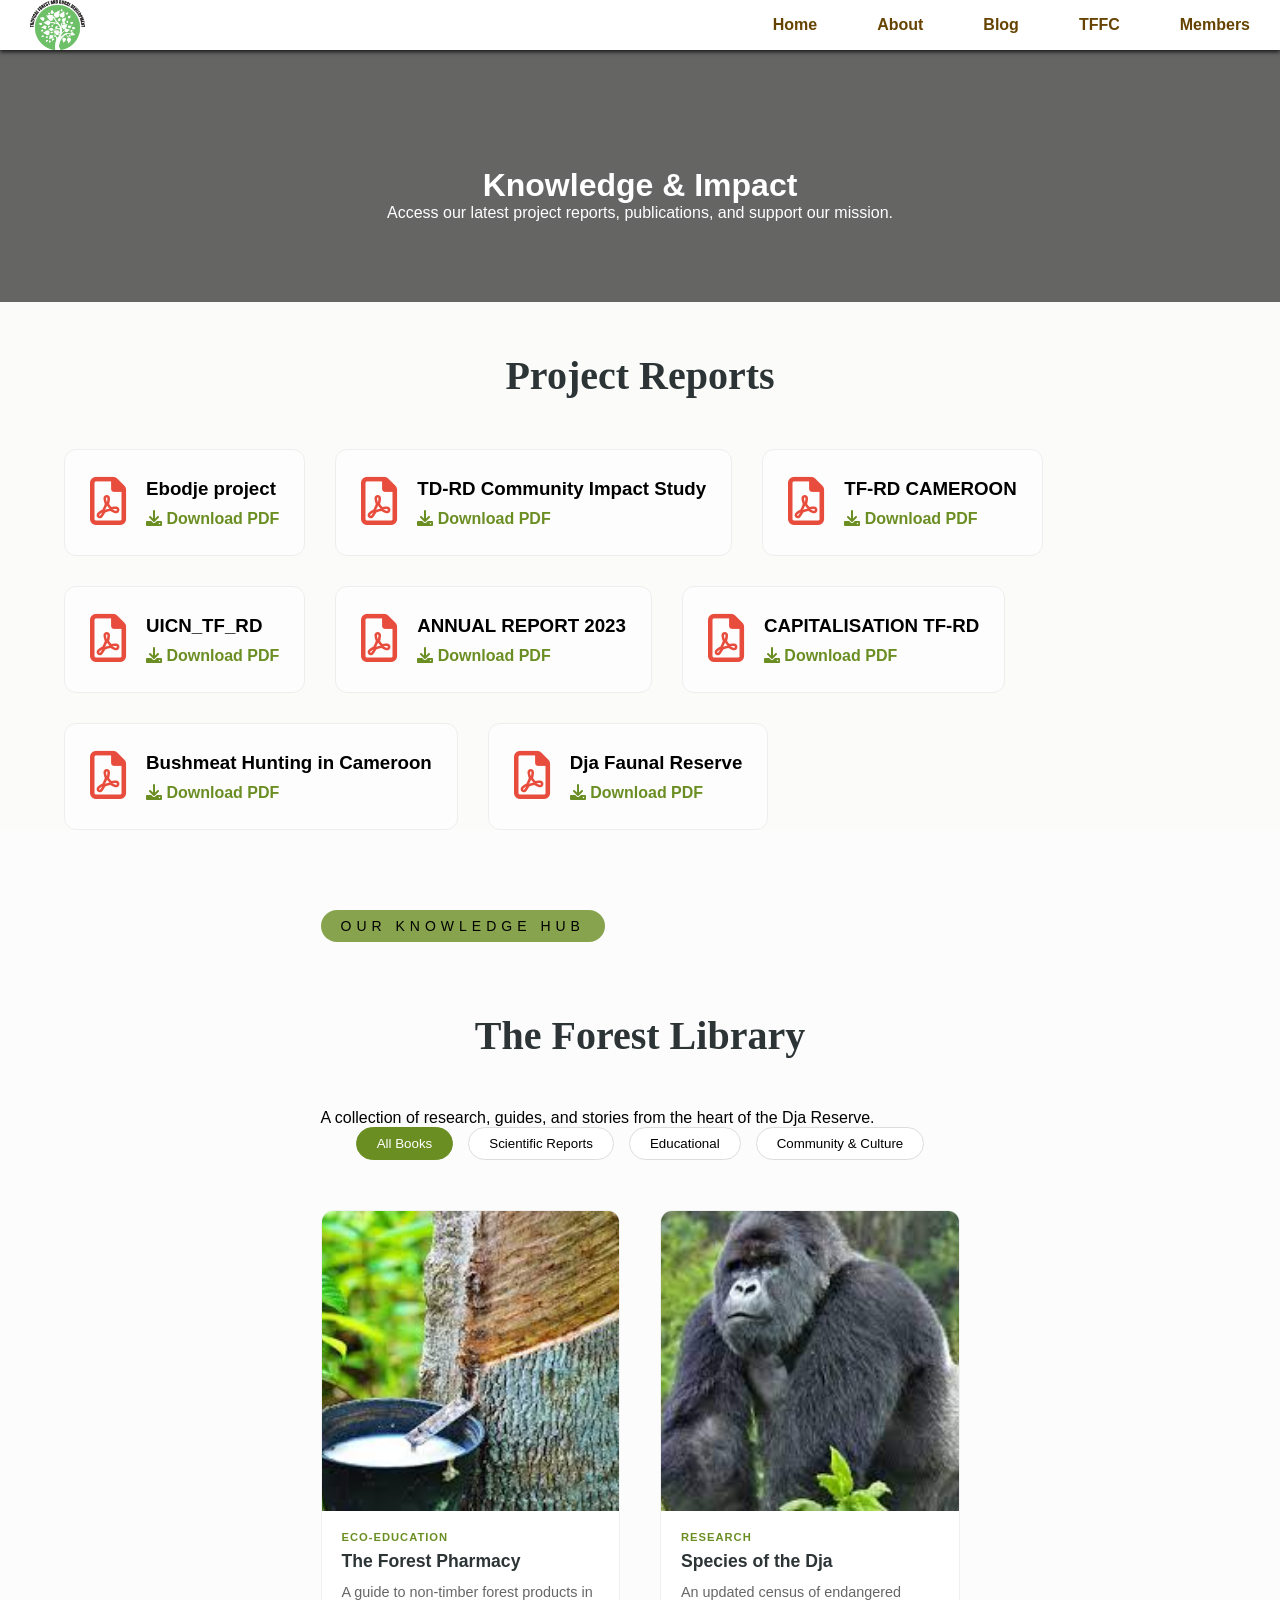
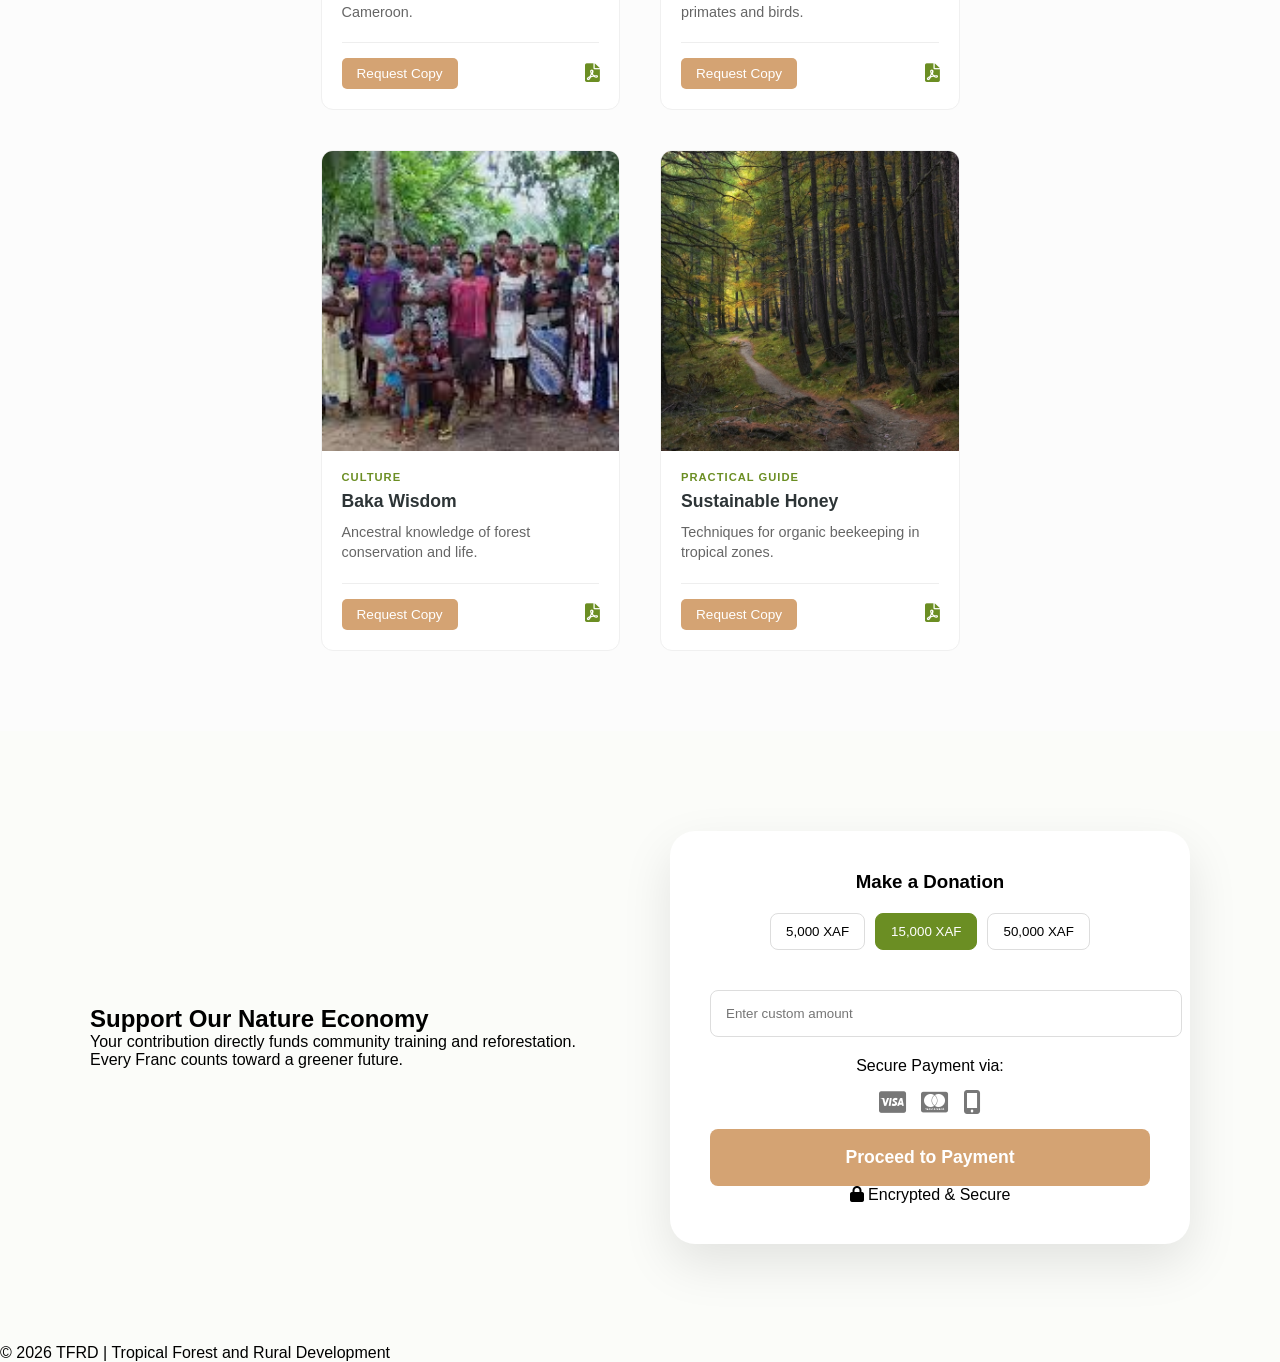
==== project.html @ aec4d2db "my first commit" ====
<!DOCTYPE html>
<html lang="en">
<head>
    <meta charset="UTF-8">
    <meta name="viewport" content="width=device-width, initial-scale=1.0">
    <title>TFRD</title>
    <link rel="icon" href="/IMAGE/TFRD-logo.png">
    <link rel="stylesheet" href="style.css">
    <link rel="stylesheet" href="https://cdnjs.cloudflare.com/ajax/libs/font-awesome/6.0.0/css/all.min.css">

    <script>
      function showSlidebar(){
        const sidebar = document.querySelector('.sidebar')
        sidebar.style.display = 'flex'
    }
     function hideSlidebar(){
        const sidebar = document.querySelector('.sidebar')
        sidebar.style.display = 'none'
    }
    </script>

</head>
<body>

     <nav>
           <button class=""onclick = showSlidebar()><svg xmlns="http://www.w3.org/2000/svg" height="40px" viewBox="0 -960 960 960" width="40px" fill="#F19E39"><path d="M120-240v-66.67h720V-240H120Zm0-206.67v-66.66h720v66.66H120Zm0-206.66V-720h720v66.67H120Z"/></svg></button>
         <Ul class="sidebar">
            <li onclick = hideSlidebar()><svg xmlns="http://www.w3.org/2000/svg" height="50px" viewBox="0 -960 960 960" width="40px" fill="#F19E39"><path d="m251.33-204.67-46.66-46.66L433.33-480 204.67-708.67l46.66-46.66L480-526.67l228.67-228.66 46.66 46.66L526.67-480l228.66 228.67-46.66 46.66L480-433.33 251.33-204.67Z"/></svg></li>
            <li><a href="index.html">Home</a></li>
            <li><a href="#about">About</a></li>
            <li><a href="#blog">Blog</a></li>
            <li><a href="tffc.html">TFFC</a></li>
            <li><a href="#member">Members</a></li>
        </Ul>

        <Ul class="desktop-nav">
             <li><a href="index.html"><img  src="IMAGE/TFRD-logo.png" width="55px"></image></a></li>
            <li class="hideOnMobile"><a href="index.html">Home</a></li>
            <li class="hideOnMobile"><a href="index.html#about">About</a></li>
            <li class="hideOnMobile"><a href="index.html#blog">Blog</a></li>
            <li class="hideOnMobile"><a href="tffc.html">TFFC</a></li>
            <li class="hideOnMobile"><a href="index.html#member">Members</a></li>
        </Ul>
    </nav>

    <header class="resource-hero">
        <h1>Knowledge & Impact</h1>
        <p>Access our latest project reports, publications, and support our mission.</p>
    </header>

    <section id="downloads" class="container">
        <h2 class="section-title">Project Reports</h2>
        <div class="download-grid">
            <div class="download-card">
                <div class="file-icon"><i class="fa-regular fa-file-pdf"></i></div>
                <div class="file-info">
                    <h3>Ebodje project</h3>
                    <a href="/project/texte ebodje 2.docx" download class="download-btn">
                        <i class="fa-solid fa-download"></i> Download PDF
                    </a>
                </div>
            </div>

            <div class="download-card">
                <div class="file-icon"><i class="fa-regular fa-file-pdf"></i></div>
                <div class="file-info">
                    <h3>TD-RD Community Impact Study</h3>
                   
                    <a href="/project/TF-RD_Document.pdf" download class="download-btn">
                        <i class="fa-solid fa-download"></i> Download PDF
                    </a>
                </div>
            </div>

            <div class="download-card">
                <div class="file-icon"><i class="fa-regular fa-file-pdf"></i></div>
                <div class="file-info">
                    <h3>TF-RD CAMEROON</h3>
                  
                    <a href="/project/tropicalforestandruraldevcasestudyenglishr3.pdf" download class="download-btn">
                        <i class="fa-solid fa-download"></i> Download PDF
                    </a>
                </div>
            </div>
            
            <div class="download-card">
                <div class="file-icon"><i class="fa-regular fa-file-pdf"></i></div>
                <div class="file-info">
                    <h3>UICN_TF_RD</h3>
                   
                    <a href="/project/UICN_TF_RD_High_Resolution.pdf" download class="download-btn">
                        <i class="fa-solid fa-download"></i> Download PDF
                    </a>
                </div>
            </div>
            
            <div class="download-card">
                <div class="file-icon"><i class="fa-regular fa-file-pdf"></i></div>
                <div class="file-info">
                    <h3>ANNUAL REPORT 2023</h3>
                
                    <a href="/project/ANNUAL REPORT 2023.pdf" download class="download-btn">
                        <i class="fa-solid fa-download"></i> Download PDF
                    </a>
                </div>
            </div>

             <div class="download-card">
                <div class="file-icon"><i class="fa-regular fa-file-pdf"></i></div>
                <div class="file-info">
                    <h3>CAPITALISATION TF-RD</h3>
                  
                    <a href="/project/DOCUMENT  DE CAPITALISATION TF-RD Coco copy.docx" download class="download-btn">
                        <i class="fa-solid fa-download"></i> Download PDF
                    </a>
                </div>
            </div>

            <div class="download-card">
                <div class="file-icon"><i class="fa-regular fa-file-pdf"></i></div>
                <div class="file-info">
                    <h3>Bushmeat Hunting in Cameroon</h3>
                
                    <a href="/project/EvaAvila_Poster2016 Manfred.pdf" download class="download-btn">
                        <i class="fa-solid fa-download"></i> Download PDF
                    </a>
                </div>
            </div>

             <div class="download-card">
                <div class="file-icon"><i class="fa-regular fa-file-pdf"></i></div>
                <div class="file-info">
                    <h3>Dja Faunal Reserve</h3>
                    <a href="/project/ Fauna Reserve, natural treasure with diverse representation.pdf" download class="download-btn">
                        <i class="fa-solid fa-download"></i> Download PDF
                    </a>
                </div>
            </div>
            
            
            
            </div>
    </section>

   <section id="books" class="books-library-section">
    <div class="container">
        <div class="section-header">
            <span class="welcome-tag">Our Knowledge Hub</span>
            <h2 class="section-title">The Forest Library</h2>
            <p>A collection of research, guides, and stories from the heart of the Dja Reserve.</p>
        </div>

        <div class="book-filters">
            <button class="b-filter active" data-filter="all">All Books</button>
            <button class="b-filter" data-filter="scientific">Scientific Reports</button>
            <button class="b-filter" data-filter="education">Educational</button>
            <button class="b-filter" data-filter="culture">Community & Culture</button>
        </div>

        <div class="library-grid">
            
            <div class="book-item" data-category="education">
                <div class="book-cover">
                    <img src="IMAGE/event1.jpeg" alt="Forest Pharmacy">
                    <div class="book-overlay">
                        <a href="documents/pharmacy-preview.pdf" class="btn-preview">Quick View</a>
                    </div>
                </div>
                <div class="book-meta">
                    <span class="book-tag">Eco-Education</span>
                    <h3>The Forest Pharmacy</h3>
                    <p>A guide to non-timber forest products in Cameroon.</p>
                    <div class="book-actions">
                        <button class="btn-request">Request Copy</button>
                        <a href="#" class="btn-download-link"><i class="fa-solid fa-file-pdf"></i></a>
                    </div>
                </div>
            </div>

            <div class="book-item" data-category="scientific">
                <div class="book-cover">
                    <img src="IMAGE/go.jpg" alt="Biodiversity Study">
                    <div class="book-overlay">
                        <a href="#" class="btn-preview">Quick View</a>
                    </div>
                </div>
                <div class="book-meta">
                    <span class="book-tag">Research</span>
                    <h3>Species of the Dja</h3>
                    <p>An updated census of endangered primates and birds.</p>
                    <div class="book-actions">
                        <button class="btn-request">Request Copy</button>
                        <a href="#" class="btn-download-link"><i class="fa-solid fa-file-pdf"></i></a>
                    </div>
                </div>
            </div>

            <div class="book-item" data-category="culture">
                <div class="book-cover">
                    <img src="IMAGE/event3.jpeg" alt="Baka Traditions">
                    <div class="book-overlay">
                        <a href="#" class="btn-preview">Quick View</a>
                    </div>
                </div>
                <div class="book-meta">
                    <span class="book-tag">Culture</span>
                    <h3>Baka Wisdom</h3>
                    <p>Ancestral knowledge of forest conservation and life.</p>
                    <div class="book-actions">
                        <button class="btn-request">Request Copy</button>
                        <a href="#" class="btn-download-link"><i class="fa-solid fa-file-pdf"></i></a>
                    </div>
                </div>
            </div>

            <div class="book-item" data-category="education">
                <div class="book-cover">
                    <img src="IMAGE/tree.jpg" alt="Beekeeping">
                    <div class="book-overlay">
                        <a href="#" class="btn-preview">Quick View</a>
                    </div>
                </div>
                <div class="book-meta">
                    <span class="book-tag">Practical Guide</span>
                    <h3>Sustainable Honey</h3>
                    <p>Techniques for organic beekeeping in tropical zones.</p>
                    <div class="book-actions">
                        <button class="btn-request">Request Copy</button>
                        <a href="#" class="btn-download-link"><i class="fa-solid fa-file-pdf"></i></a>
                    </div>
                </div>
            </div>

        </div>
    </div>
</section>

    <section id="donate" class="donate-section">
        <div class="donate-container">
            <div class="donate-text">
                <h2>Support Our Nature Economy</h2>
                <p>Your contribution directly funds community training and reforestation. Every Franc counts toward a greener future.</p>
            </div>
            
            <div class="payment-card">
                <h3>Make a Donation</h3>
                <div class="amount-selector">
                    <button class="amt-btn" onclick="setAmount(5000)">5,000 XAF</button>
                    <button class="amt-btn active" onclick="setAmount(15000)">15,000 XAF</button>
                    <button class="amt-btn" onclick="setAmount(50000)">50,000 XAF</button>
                </div>
                <input type="number" id="customAmount" placeholder="Enter custom amount">
                
                <div class="payment-methods">
                    <p>Secure Payment via:</p>
                    <div class="pay-icons">
                        <i class="fa-brands fa-cc-visa"></i>
                        <i class="fa-brands fa-cc-mastercard"></i>
                        <i class="fa-solid fa-mobile-screen-button"></i> </div>
                </div>
                
                <button class="pay-now-btn">Proceed to Payment</button>
                <p class="secure-note"><i class="fa-solid fa-lock"></i> Encrypted & Secure</p>
            </div>
        </div>
    </section>

    <footer>
        <p>&copy; 2026 TFRD | Tropical Forest and Rural Development</p>
    </footer>

    <script>
        function setAmount(val) {
            document.getElementById('customAmount').value = val;
            // Toggle active class logic here
        }
    </script>
</body>
</html>
---- style.css ----
*{
    margin: 0;
    padding: 0;
}
body{
    min-height: 100vh;
    font-family: 'Segoe UI', Tahoma, Geneva, Verdana, sans-serif;
    background-color: #fbfcf9;
}

.S2{
    background-image: url(goldenrod.jpg);
    background-size: cover;
    background-repeat: no-repeat;
    background-position: center;
    min-height: 100vh;
    align-content: center;
}
nav{
  
    
    box-shadow: 3px 3px 5px rgba(0, 0, 0, 0.1);
   
}
nav ul{
    width: 100%;
    list-style: none;
    display: flex;
    justify-content: flex-end;
}
nav li{
    height: 50px;
    align-content: center;
    font-weight: bolder;
    border-radius: 30px;
}
nav a{
    height: 100%;
    padding: 0 30px;
    text-decoration: none;
    align-items: center;
    color: rgb(102, 67, 1);
}
nav li:hover{
    background-color: rgb(248, 214, 141);
}
nav li:first-child{
    margin-right: auto;
    text-decoration: solid;
}

.desktop-nav{
  position: -webkit-sticky;
  position: fixed;
  top: 0;
  z-index: 1000;
  background-color: white;
  box-shadow: #1a1a1a 0px 2px 4px;

}
.burger{
    position:fixed;
    position: -webkit-sticky;
    margin-left: 420px;
    border: none;
    cursor: pointer;
    background-color: white;
    border-radius: 5px;
    width: 150px;
    height: 50px;
    z-index: 1000;
}

.sidebar{
    position:fixed;
    position: -webkit-sticky;
    top: 0;
    right: 0;
    height: 100vh;
    width: 250px;
    z-index: 999;
    background-color: rgba(225, 225, );
    backdrop-filter: blur(10px);
    box-shadow: -10px 0 10px rgba(0, 0, 0, 0.2);
    display: none;
    flex-direction: column;
    align-items: flex-start;
    justify-content: flex-start;
}
.sidebar li{
    width: auto;
}
.sidebar a{
    width: auto;
}
.container{
    justify-content: center;
    display: grid;
    align-content: center;
    overflow-x: scroll;

    
}
.wrapper{
    display: flex;
    gap: 20px;
    width: 400px;
    overflow-x: scroll;
    scroll-snap-type:proximity;
    border-radius:14px;
    align-content: center;
    
}
.card{
    scroll-snap-align: center;
    box-sizing: border-box;
    padding: 20px 30px;
    flex-shrink: 0;
    width: 400px;
    background-color: rgba(250, 246, 246, 0.767);
    border-radius: 14px;
    text-align: center;
    justify-content: center;
}
.image{
    border-radius: 14px;
    background-repeat: no-repeat;
    background-position: center;
    height: 30vh;
    width: 100%;
    justify-content: center;
}
.card1{
    scroll-snap-align: center;
    box-sizing: border-box;
    padding: 20px 30px;
    flex-shrink: 0;
    width: 400px;
    border-radius: 14px;
    text-align: center;
    align-items: center;
}
.buttonX{
    height: 9vh; 
    width: 15vh;
    border-radius: 35px;
    border-color: darkgoldenrod;
    backdrop-filter: blur(2px);
    background-color: rgba(241, 241, 241, 0.055);
    margin-right: 70px;
}
.buttonY{
    height: 9vh; 
    width: 15vh;
    border-radius: 35px;
    border-color: darkgoldenrod;
    backdrop-filter: blur(10px);
    background-color: rgb(233, 155, 12);
}
.menu-button{
    display: block;
}
@media(max-width:700px) {
    .desktop-nav{
        display: none;
    
    }

}

/*hero styling */
@import url('https://fonts.googleapis.com/css2?family=Playfair+Display:wght@700&family=Poppins:wght@300;400;600&display=swap');

    .welcome-hero {
      position: relative;
      min-height: 100vh;
      display: flex;
      align-items: center;
      justify-content: center;
      padding: 0 20px;
      /* Split background representing Food (left) and Cosmetics (right) */
     background-image: url(IMAGE/TFRD.jpg);
      background-size: cover;
      background-position: center;
      color: #fff;
      text-align: center;
      overflow: hidden;
    }

  
    .welcome-tag {
      font-family: 'Poppins', sans-serif;
      text-transform: uppercase;
      letter-spacing: 5px;
      font-size: 14px;
      background: rgba(107, 142, 35, 0.8); /* Sage Green */
      padding: 8px 20px;
      border-radius: 50px;
      display: inline-block;
      margin-bottom: 20px;
    }

    .hero-title {
      font-family: 'Playfair Display', serif;
      font-size: clamp(40px, 8vw, 80px); /* Fluid typography */
      line-height: 1.1;
      margin-bottom: 25px;
      text-shadow: 2px 4px 10px rgba(0,0,0,0.3);
    }

    .hero-title span {
      color: #d4a373; /* Golden Glow */
      font-style: italic;
      font-size:larger
    }

    .hero-description {
      font-family:cursive;
      font-size: 30px;
      line-height: 1.6;
      max-width: 700px;
      margin: 0 auto 40px;
      color: #f0f0f0;
    }

    .hero-btns {
      display: flex;
      gap: 20px;
      justify-content: center;
      flex-wrap: wrap;
    }

    .btn {
      padding: 18px 35px;
      font-family: 'Poppins', sans-serif;
      font-weight: 600;
      text-decoration: none;
      border-radius: 5px;
      transition: all 0.3s ease;
      font-size: 16px;
      min-width: 200px;
    }

    .btn-primary {
      background-color: #6b8e23; /* Sage Green */
      color: white;
    }

    .btn-secondary {
      background-color: transparent;
      color: white;
      border: 2px solid white;
      backdrop-filter: blur(5px);
    }

    .btn:hover {
      transform: translateY(-5px);
      box-shadow: 0 10px 20px rgba(0,0,0,0.2);
    }

    .btn-primary:hover {
      background-color: #556b2f;
    }

    .btn-secondary:hover {
      background-color: white;
      color: #2d3436;
    }

/* About Section Styling */
.about-section {
    padding: 100px 5%;
    background-color: #fdfdfd;
    overflow: hidden;
}

.about-container {
    max-width: 1200px;
    margin: 0 auto;
}

.about-grid {
    display: grid;
    grid-template-columns: 1fr 1fr;
    gap: 60px;
    align-items: center;
}

.section-title {
    font-family: 'Playfair Display', serif;
    font-size: 3rem;
    color: #2d3436;
    margin-bottom: 20px;
}

.about-lead {
    font-size: 1.2rem;
    color: #555;
    margin-bottom: 30px;
    font-weight: 500;
}

.mission-vision {
    display: grid;
    grid-template-columns: 1fr 1fr;
    gap: 20px;
    margin-bottom: 30px;
}

.mv-item h3 {
    color: #6b8e23;
    font-family: 'Poppins', sans-serif;
    margin-bottom: 10px;
    border-left: 3px solid #d4a373;
    padding-left: 10px;
}

.mv-item p {
    font-size: 0.95rem;
    line-height: 1.5;
    color: #666;
}

/* Hidden Content Style */
.extra-content {
    display: none;
    padding: 20px;
    background: #f0f4e8;
    border-radius: 8px;
    margin-bottom: 30px;
    border-left: 4px solid #6b8e23;
    animation: fadeIn 0.5s ease;
}

.about-btns {
    display: flex;
    gap: 15px;
}

.btn-outline {
    border: 2px solid #6b8e23;
    color: #6b8e23;
    padding: 18px 35px;
    text-decoration: none;
    border-radius: 5px;
    font-weight: 600;
    text-align: center;
}

/* Image Side */
.about-image-box {
    position: relative;
}

.about-img {
    width: 100%;
    border-radius: 20px;
    box-shadow: 20px 20px 0px #f8d68d;
}

.experience-badge {
    position: absolute;
    bottom: -20px;
    left: -20px;
    background: #6b8e23;
    color: white;
    padding: 20px;
    border-radius: 15px;
    text-align: center;
    box-shadow: 0 10px 20px rgba(0,0,0,0.1);
}

.experience-badge .years {
    display: block;
    font-size: 2rem;
    font-weight: bold;
}

@keyframes fadeIn {
    from { opacity: 0; transform: translateY(10px); }
    to { opacity: 1; transform: translateY(0); }
}

/* Responsive */
@media (max-width: 900px) {
    .about-grid {
        grid-template-columns: 1fr;
    }
    .about-image-box {
        order: -1;
        margin-bottom: 40px;
    }
} 

/* Blog Section Styling */
.blog-section {
    padding: 80px 5%;
    background-color: #fff;
}

.blog-header {
    text-align: center;
    margin-bottom: 50px;
}

/* Filter Buttons */
.filter-group {
    margin-top: 25px;
    display: flex;
    justify-content: center;
    gap: 15px;
}

.filter-btn {
    padding: 10px 25px;
    border: 2px solid #6b8e23;
    background: transparent;
    color: #6b8e23;
    border-radius: 30px;
    cursor: pointer;
    font-weight: 600;
    transition: 0.3s ease;
}

.filter-btn.active, .filter-btn:hover {
    background: #6b8e23;
    color: white;
}

/* Blog Grid */
.blog-grid {
    display: grid;
    grid-template-columns: repeat(auto-fill, minmax(320px, 1fr));
    gap: 30px;
    margin-bottom: 60px;
}

.blog-card {
    background: #fdfdfd;
    border-radius: 15px;
    overflow: hidden;
    box-shadow: 0 10px 30px rgba(0,0,0,0.05);
    transition: transform 0.3s ease;
}

.blog-card:hover {
    transform: translateY(-10px);
}

.card-img-wrapper {
    position: relative;
    height: 220px;
}

.card-img-wrapper img {
    width: 100%;
    height: 100%;
    object-fit: cover;
}

.card-tag {
    position: absolute;
    top: 15px;
    left: 15px;
    background: #d4a373;
    color: white;
    padding: 5px 15px;
    border-radius: 5px;
    font-size: 0.8rem;
    font-weight: bold;
}

.tag-event { background: #6b8e23; }

.card-body {
    padding: 25px;
}

.post-date {
    font-size: 0.85rem;
    color: #888;
    display: block;
    margin-bottom: 10px;
}

.card-body h3 {
    font-family: 'Playfair Display', serif;
    margin-bottom: 15px;
    color: #2d3436;
}

.read-more {
    color: #6b8e23;
    text-decoration: none;
    font-weight: bold;
    font-size: 0.9rem;
}

/* Project CTA */
.blog-footer-cta {
    text-align: center;
    padding: 40px;
    background: #f8f1e5;
    border-radius: 15px;
}

.blog-footer-cta p {
    margin-bottom: 20px;
    font-size: 1.1rem;
    color: #555;
}

/* Member & Partners Styling */
.member-section {
    padding: 80px 5%;
    background-color: #f9f9f9;
}

.team-grid {
    display: grid;
    grid-template-columns: repeat(auto-fit, minmax(250px, 1fr));
    gap: 30px;
    margin-top: 50px;
}

.member-card {
    background: white;
    border-radius: 15px;
    padding: 20px;
    text-align: center;
    box-shadow: 0 4px 15px rgba(0,0,0,0.05);
    transition: all 0.4s ease;
    
}

.member-img {
    width: 150px;
    height: 150px;
    margin: 0 auto 20px;
    border-radius: 50%;
    overflow: hidden;
    border: 4px solid #f8d68d;
}

.member-img1 {
    width: 300px;
    height: 300px;
    
}

.member-img img {
    width: 100%;
    height: 100%;
    object-fit: cover;
}

.member-info h3 {
    font-family: 'Playfair Display', serif;
    color: #2d3436;
    margin-bottom: 5px;
}

.member-info span {
    color: #6b8e23;
    font-weight: 600;
    font-size: 0.9rem;
}

.load-more-container {
    text-align: center;
    margin-top: 40px;
}

/* Partners Section */
.section-divider {
    border: 0;
    height: 1px;
    background: linear-gradient(to right, transparent, #d4a373, transparent);
    margin: 80px 0;
}

.partners-area {
    text-align: center;
}

.partners-area h3 {
    font-family: 'Poppins', sans-serif;
    color: #888;
    text-transform: uppercase;
    letter-spacing: 2px;
    font-size: 1rem;
    margin-bottom: 40px;
}

.partner-logos {
    display: flex;
    justify-content: center;
    align-items: center;
    flex-wrap: wrap;
    gap: 50px;
}

.partner-logo {
    height: 60px;
    width: auto;
    opacity: 1;
    transition: 0.3s ease;
    border-radius:"100px";
}

.partner-logo:hover {
    opacity: 1;
    transform: scale(1.1);
}

/* Footer Styles */
.main-footer {
    background-color: #1a1a1a;
    color: #ffffff;
    padding: 80px 5% 20px;
    font-family: 'Poppins', sans-serif;
}

.footer-container {
    max-width: 1200px;
    margin: 0 auto;
    display: grid;
    grid-template-columns: repeat(auto-fit, minmax(250px, 1fr));
    gap: 40px;
    margin-bottom: 50px;
}

.footer-col h3 {
    color: #d4a373; /* Golden Glow */
    margin-bottom: 25px;
    font-size: 1.2rem;
}

.footer-logo {
    font-family: 'Playfair Display', serif;
    font-size: 2.5rem;
    color: #6b8e23;
    margin-bottom: 15px;
}

.footer-about {
    color: #bbb;
    line-height: 1.6;
    margin-bottom: 20px;
}

.contact-list {
    list-style: none;
    color: #bbb;
}

.contact-list li {
    margin-bottom: 15px;
}

/* Newsletter Form */
.footer-newsletter {
    display: flex;
    margin-top: 20px;
    margin-bottom: 25px;
}

.footer-newsletter input {
    padding: 12px;
    border: none;
    border-radius: 5px 0 0 5px;
    flex-grow: 1;
    outline: none;
}

.footer-newsletter button {
    background: #6b8e23;
    color: white;
    border: none;
    padding: 0 20px;
    border-radius: 0 5px 5px 0;
    cursor: pointer;
    transition: 0.3s;
}

.footer-newsletter button:hover {
    background: #d4a373;
}

/* Social Icons (using placeholders for background colors) */
.social-links {
    display: flex;
    gap: 12px;
}

.social-icon {
    width: 35px;
    height: 35px;
    background: #333;
    display: flex;
    align-items: center;
    justify-content: center;
    border-radius: 50%;
    transition: 0.3s;
    text-decoration: none;
}

.social-icon:hover {
    background: #d4a373;
    transform: translateY(-3px);
}


/* Footer Bottom */
.footer-bottom {
    border-top: 1px solid #333;
    padding-top: 20px;
    font-size: 0.85rem;
    color: #777;
}

.bottom-container {
    display: flex;
    justify-content: space-between;
    align-items: center;
    max-width: 1200px;
    margin: 0 auto;
}

.developer-tag {
    color: #d4a373;
    font-weight: bold;
}

.dev-logo{
    width: 50px;
    height: 50px;
    border-radius: 15%;
    align-items: center;
}

@media (max-width: 768px) {
    .bottom-container {
        flex-direction: column;
        gap: 10px;
        text-align: center;
    }
}

/* --- RESOURCE PAGE STYLES --- */

.resource-hero {
    background: linear-gradient(rgba(0,0,0,0.6), rgba(0,0,0,0.6)), url('pictures/leaves.jpg');
    background-size: cover;
    color: white;
    text-align: center;
    padding: 120px 5% 80px;
}

.section-title {
    text-align: center;
    margin: 50px 0;
    font-family: 'Playfair Display', serif;
    font-size: 2.5rem;
}

/* Download Grid */
.download-grid {
    display: flex;
    flex-wrap: wrap;
    gap: 30px;
    padding: 0 5%;
}

.download-card {
    background: #fdfdfd;
    border: 1px solid #eee;
    padding: 25px;
    border-radius: 12px;
    display: flex;
    align-items: center;
    gap: 20px;
    transition: 0.3s;
}

.download-card:hover {
    box-shadow: 0 10px 20px rgba(0,0,0,0.05);
    border-color: #6b8e23;
}

.file-icon {
    font-size: 3rem;
    color: #e74c3c; /* PDF Red */
}

.download-btn {
    display: inline-block;
    margin-top: 10px;
    color: #6b8e23;
    text-decoration: none;
    font-weight: bold;
}

/* --- LIBRARY SECTION STYLES --- */

.books-library-section {
    padding: 80px 5%;
    background-color: #fcfcfc;
}

/* 1. Filters */
.book-filters {
    display: flex;
    justify-content: center;
    gap: 15px;
    margin-bottom: 50px;
    flex-wrap: wrap;
}

.b-filter {
    background: white;
    border: 1px solid #ddd;
    padding: 8px 20px;
    border-radius: 30px;
    cursor: pointer;
    font-weight: 500;
    transition: 0.3s;
}

.b-filter.active, .b-filter:hover {
    background: #6b8e23;
    color: white;
    border-color: #6b8e23;
}

/* 2. Grid Layout */
.library-grid {
    display: grid;
    /* Fits many books; min width 220px per book */
    grid-template-columns: repeat(auto-fill, minmax(220px, 1fr));
    gap: 40px;
}

/* 3. Book Card */
.book-item {
    background: white;
    border-radius: 12px;
    overflow: hidden;
    transition: transform 0.3s ease;
    border: 1px solid #f0f0f0;
    display: flex;
    flex-direction: column;
}

.book-item:hover {
    transform: translateY(-10px);
}

.book-cover {
    position: relative;
    height: 300px; /* Traditional book proportions */
    background: #eee;
    overflow: hidden;
}

.book-cover img {
    width: 100%;
    height: 100%;
    object-fit: cover;
}

/* Overlay Effect */
.book-overlay {
    position: absolute;
    top: 0; left: 0;
    width: 100%; height: 100%;
    background: rgba(45, 52, 54, 0.7);
    display: flex;
    align-items: center;
    justify-content: center;
    opacity: 0;
    transition: 0.3s;
}

.book-item:hover .book-overlay {
    opacity: 1;
}

.btn-preview {
    background: white;
    color: #333;
    padding: 10px 20px;
    text-decoration: none;
    border-radius: 5px;
    font-weight: bold;
}

/* Book Meta Data */
.book-meta {
    padding: 20px;
    flex-grow: 1;
    display: flex;
    flex-direction: column;
}

.book-tag {
    font-size: 0.7rem;
    text-transform: uppercase;
    color: #6b8e23;
    letter-spacing: 1px;
    font-weight: 700;
    margin-bottom: 8px;
}

.book-meta h3 {
    font-size: 1.1rem;
    margin-bottom: 10px;
    color: #2d3436;
}

.book-meta p {
    font-size: 0.9rem;
    color: #666;
    margin-bottom: 20px;
    line-height: 1.4;
}

/* Actions Bar */
.book-actions {
    margin-top: auto;
    display: flex;
    justify-content: space-between;
    align-items: center;
    padding-top: 15px;
    border-top: 1px solid #eee;
}

.btn-request {
    background: #d4a373;
    color: white;
    border: none;
    padding: 8px 15px;
    border-radius: 5px;
    cursor: pointer;
    font-size: 0.85rem;
}

.btn-download-link {
    color: #6b8e23;
    font-size: 1.2rem;
}

/* Mobile Responsive */
@media (max-width: 480px) {
    .library-grid {
        grid-template-columns: 1fr 1fr; /* 2 books per row on mobile */
        gap: 15px;
    }
    .book-cover { height: 220px; }
    .book-meta h3 { font-size: 0.95rem; }
}

/* Donation Section */
.donate-section {
    padding: 100px 5%;
}

.donate-container {
    display: grid;
    grid-template-columns: 1fr 1fr;
    gap: 60px;
    align-items: center;
    max-width: 1100px;
    margin: 0 auto;
}

.payment-card {
    background: #fff;
    padding: 40px;
    border-radius: 25px;
    box-shadow: 0 20px 50px rgba(0,0,0,0.1);
    text-align: center;
}

.amount-selector {
    display: flex;
    justify-content: center;
    gap: 10px;
    margin: 20px 0;
}

.amt-btn {
    padding: 10px 15px;
    border: 1px solid #ddd;
    background: none;
    border-radius: 8px;
    cursor: pointer;
}

.amt-btn.active {
    background: #6b8e23;
    color: white;
    border-color: #6b8e23;
}

#customAmount {
    width: 100%;
    padding: 15px;
    margin: 20px 0;
    border-radius: 8px;
    border: 1px solid #ddd;
}

.pay-now-btn {
    width: 100%;
    padding: 18px;
    background: #d4a373;
    color: white;
    border: none;
    border-radius: 8px;
    font-size: 1.1rem;
    font-weight: bold;
    cursor: pointer;
}

.pay-icons {
    font-size: 1.5rem;
    margin: 15px 0;
    display: flex;
    justify-content: center;
    gap: 15px;
    color: #777;
}

/* Mobile Fix */
@media (max-width: 768px) {
    .donate-container { grid-template-columns: 1fr; text-align: center; }
    .book-card { flex-direction: column; }
    .book-img { width: 100%; height: 300px; }
}
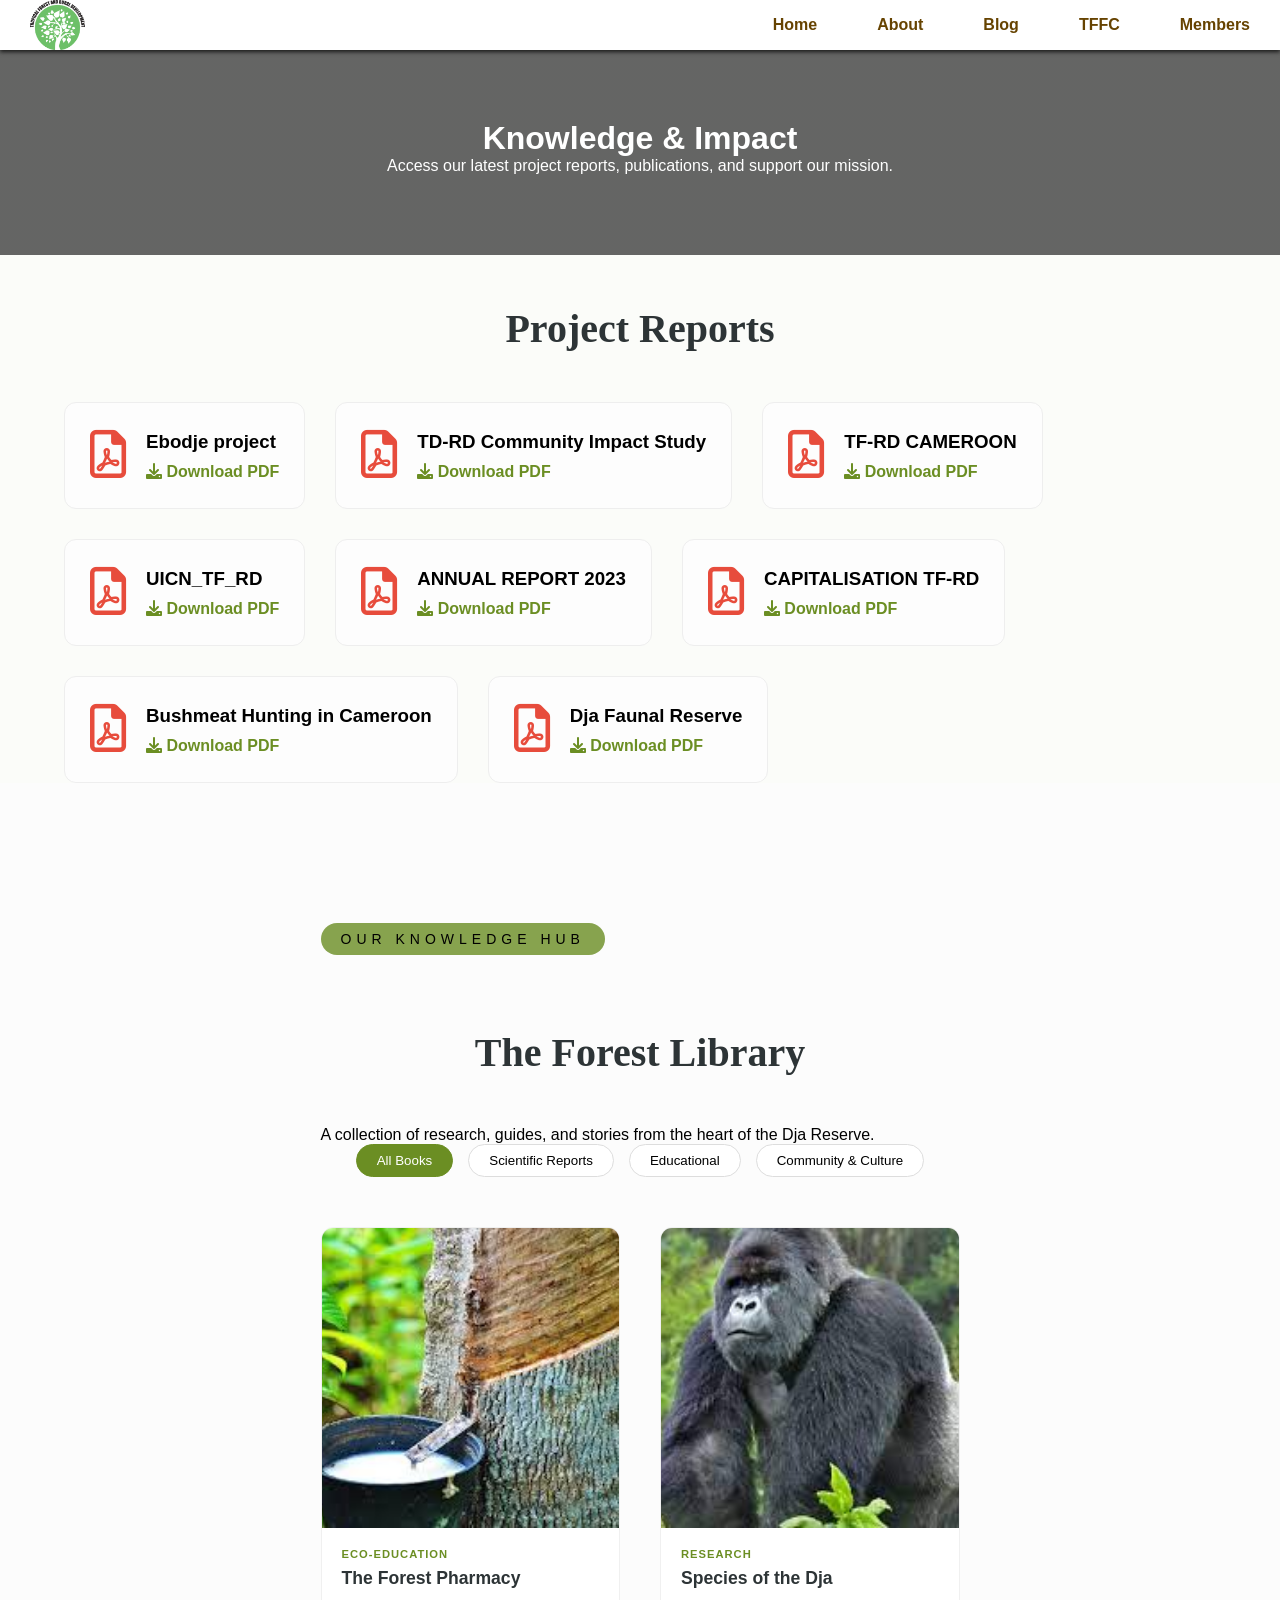
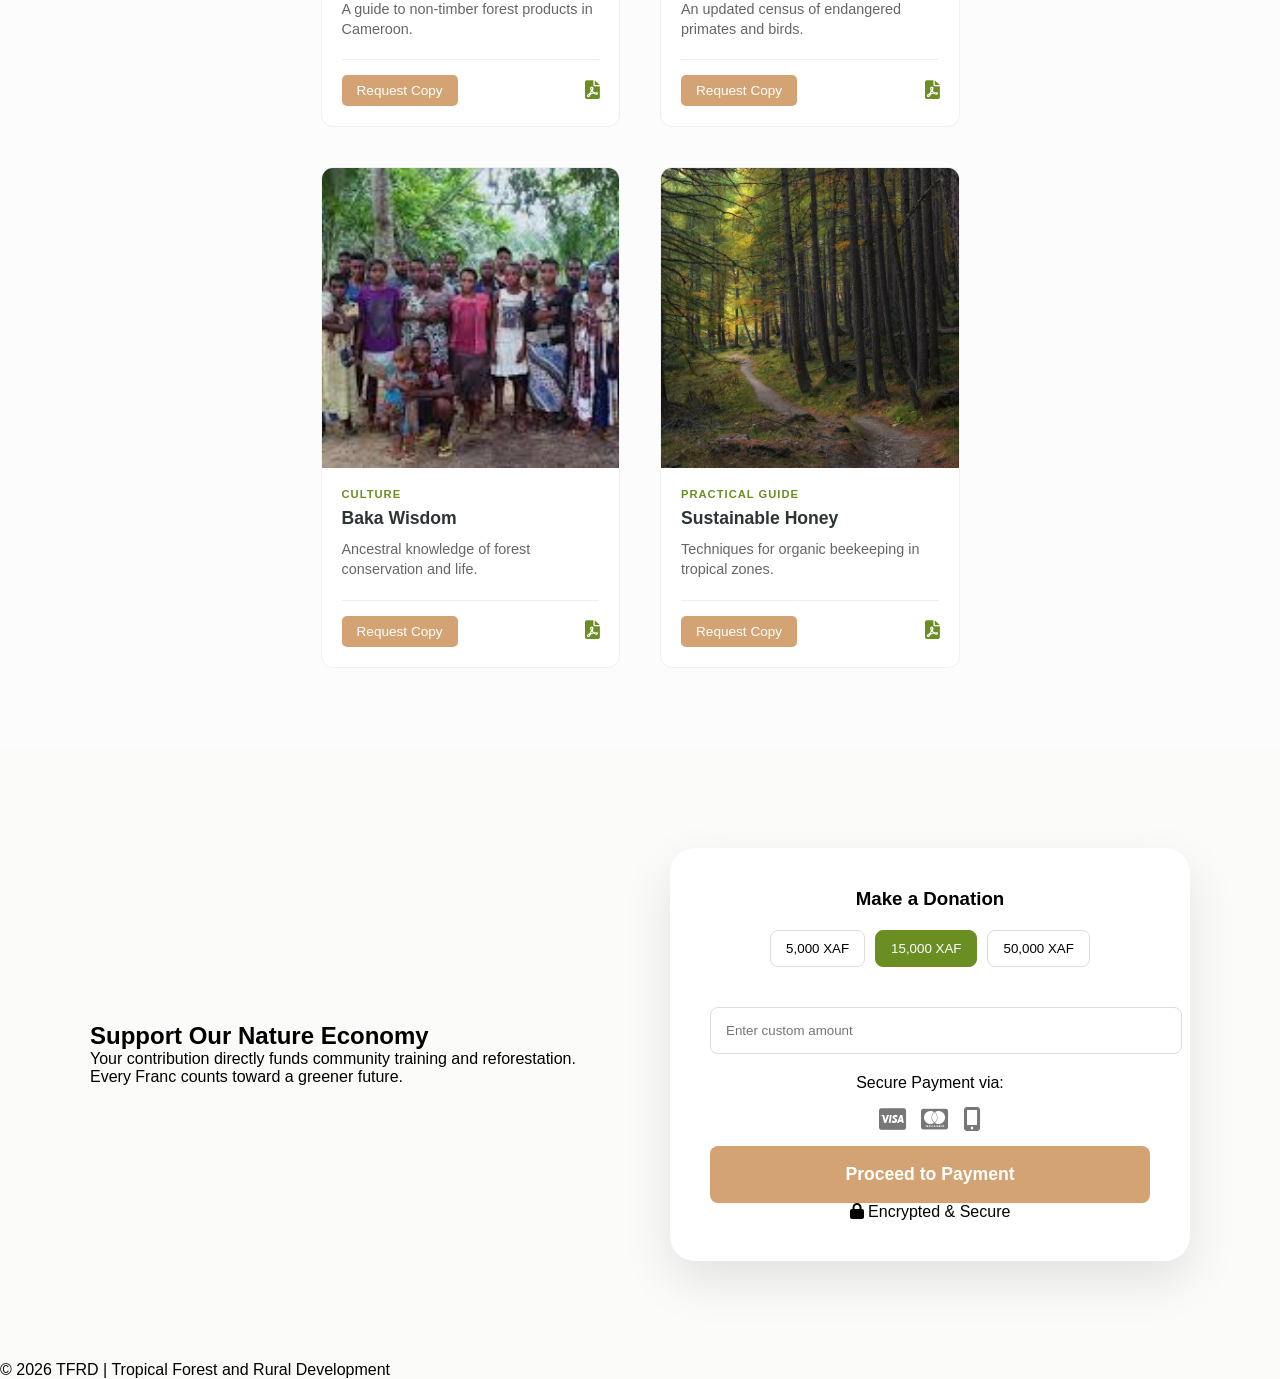
==== commit 5ed410bd: "navigation bar modification" ====
--- a/project.html
+++ b/project.html
@@ -23,7 +23,7 @@
 <body>
 
      <nav>
-           <button class=""onclick = showSlidebar()><svg xmlns="http://www.w3.org/2000/svg" height="40px" viewBox="0 -960 960 960" width="40px" fill="#F19E39"><path d="M120-240v-66.67h720V-240H120Zm0-206.67v-66.66h720v66.66H120Zm0-206.66V-720h720v66.67H120Z"/></svg></button>
+           <button class="burger" onclick = showSlidebar()><svg xmlns="http://www.w3.org/2000/svg" height="40px" viewBox="0 -960 960 960" width="40px" fill="#F19E39"><path d="M120-240v-66.67h720V-240H120Zm0-206.67v-66.66h720v66.66H120Zm0-206.66V-720h720v66.67H120Z"/></svg></button>
          <Ul class="sidebar">
             <li onclick = hideSlidebar()><svg xmlns="http://www.w3.org/2000/svg" height="50px" viewBox="0 -960 960 960" width="40px" fill="#F19E39"><path d="m251.33-204.67-46.66-46.66L433.33-480 204.67-708.67l46.66-46.66L480-526.67l228.67-228.66 46.66 46.66L526.67-480l228.66 228.67-46.66 46.66L480-433.33 251.33-204.67Z"/></svg></li>
             <li><a href="index.html">Home</a></li>
--- a/style.css
+++ b/style.css
@@ -61,12 +61,12 @@
 .burger{
     position:fixed;
     position: -webkit-sticky;
-    margin-left: 420px;
+    margin-left: 250px;
     border: none;
     cursor: pointer;
     background-color: white;
     border-radius: 5px;
-    width: 150px;
+    width: 100px;
     height: 50px;
     z-index: 1000;
 }
@@ -197,12 +197,13 @@
       padding: 8px 20px;
       border-radius: 50px;
       display: inline-block;
-      margin-bottom: 20px;
+      margin-bottom: 24px;
+      margin-top: 60px;
     }
 
     .hero-title {
       font-family: 'Playfair Display', serif;
-      font-size: clamp(40px, 8vw, 80px); /* Fluid typography */
+      font-size: clamp(30px, 5vw, 80px); /* Fluid typography */
       line-height: 1.1;
       margin-bottom: 25px;
       text-shadow: 2px 4px 10px rgba(0,0,0,0.3);
@@ -282,7 +283,7 @@
 .about-grid {
     display: grid;
     grid-template-columns: 1fr 1fr;
-    gap: 60px;
+    gap: 6px;
     align-items: center;
 }
 
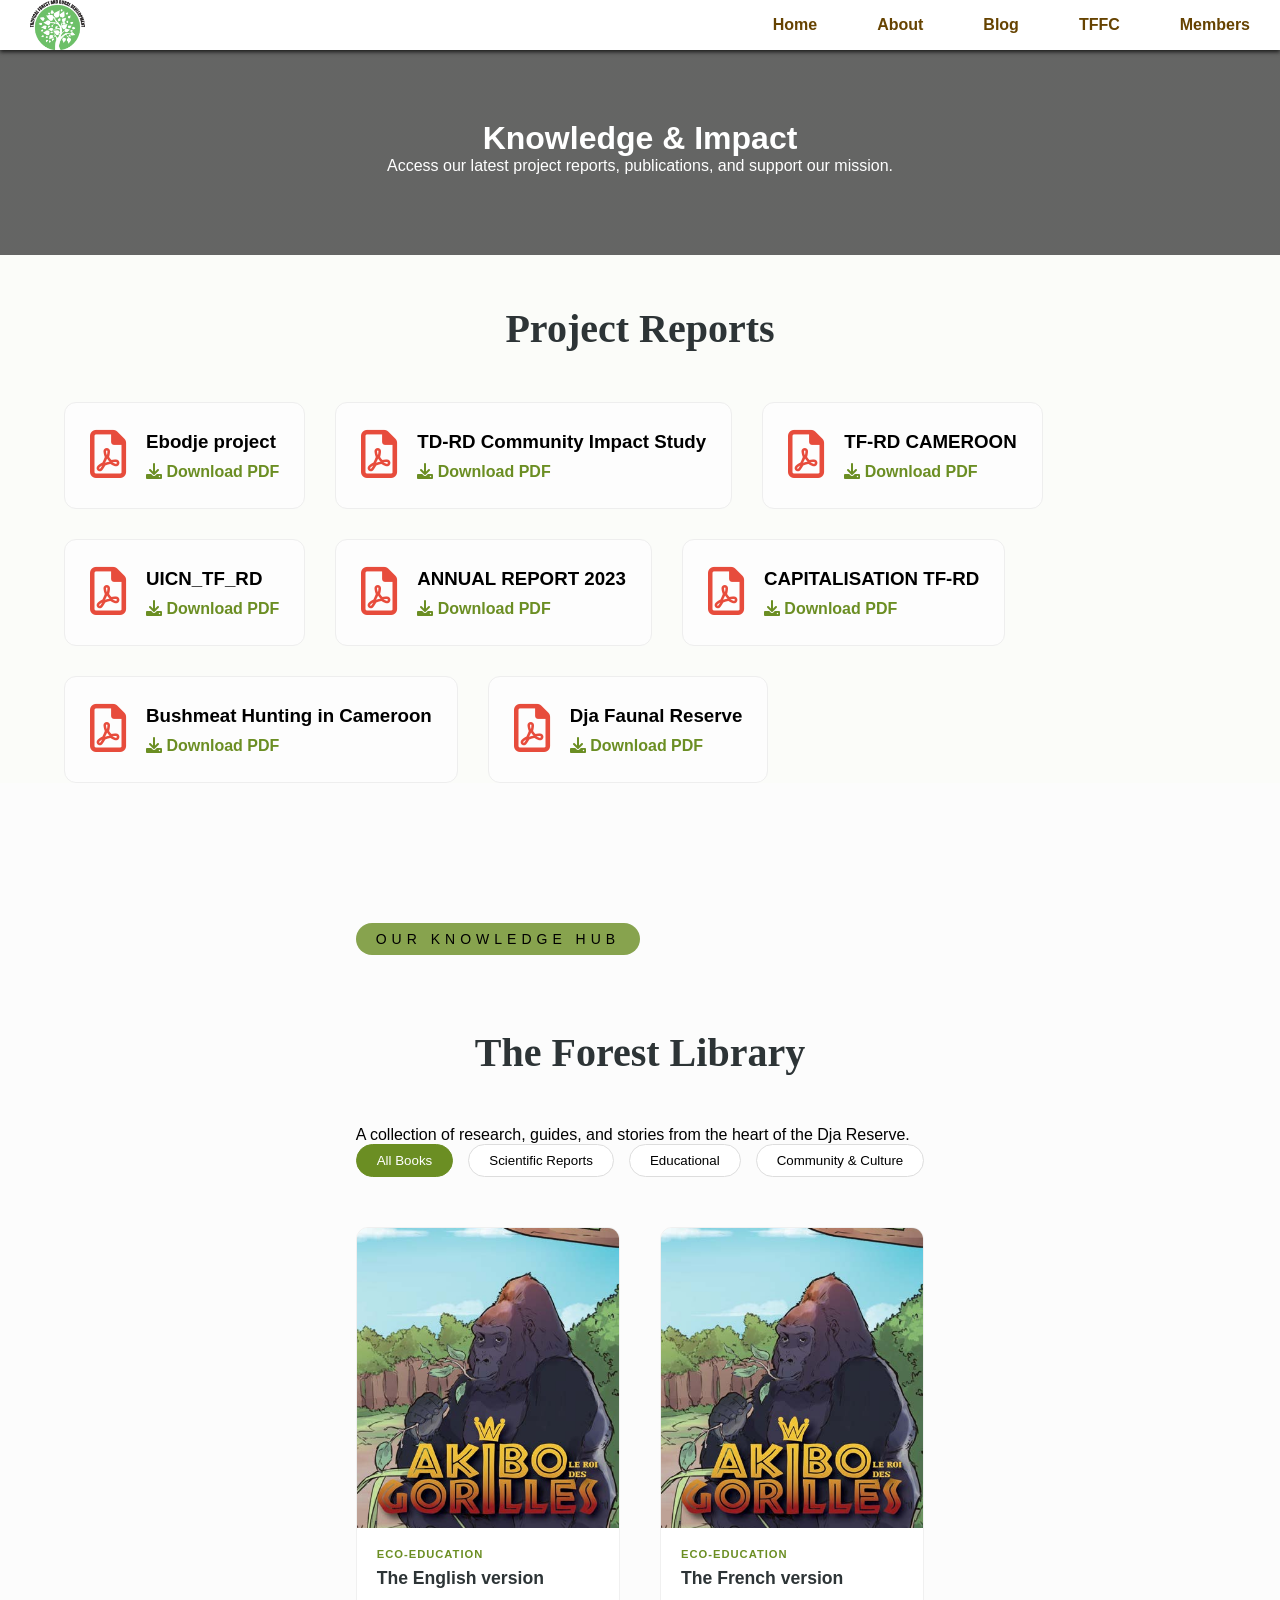
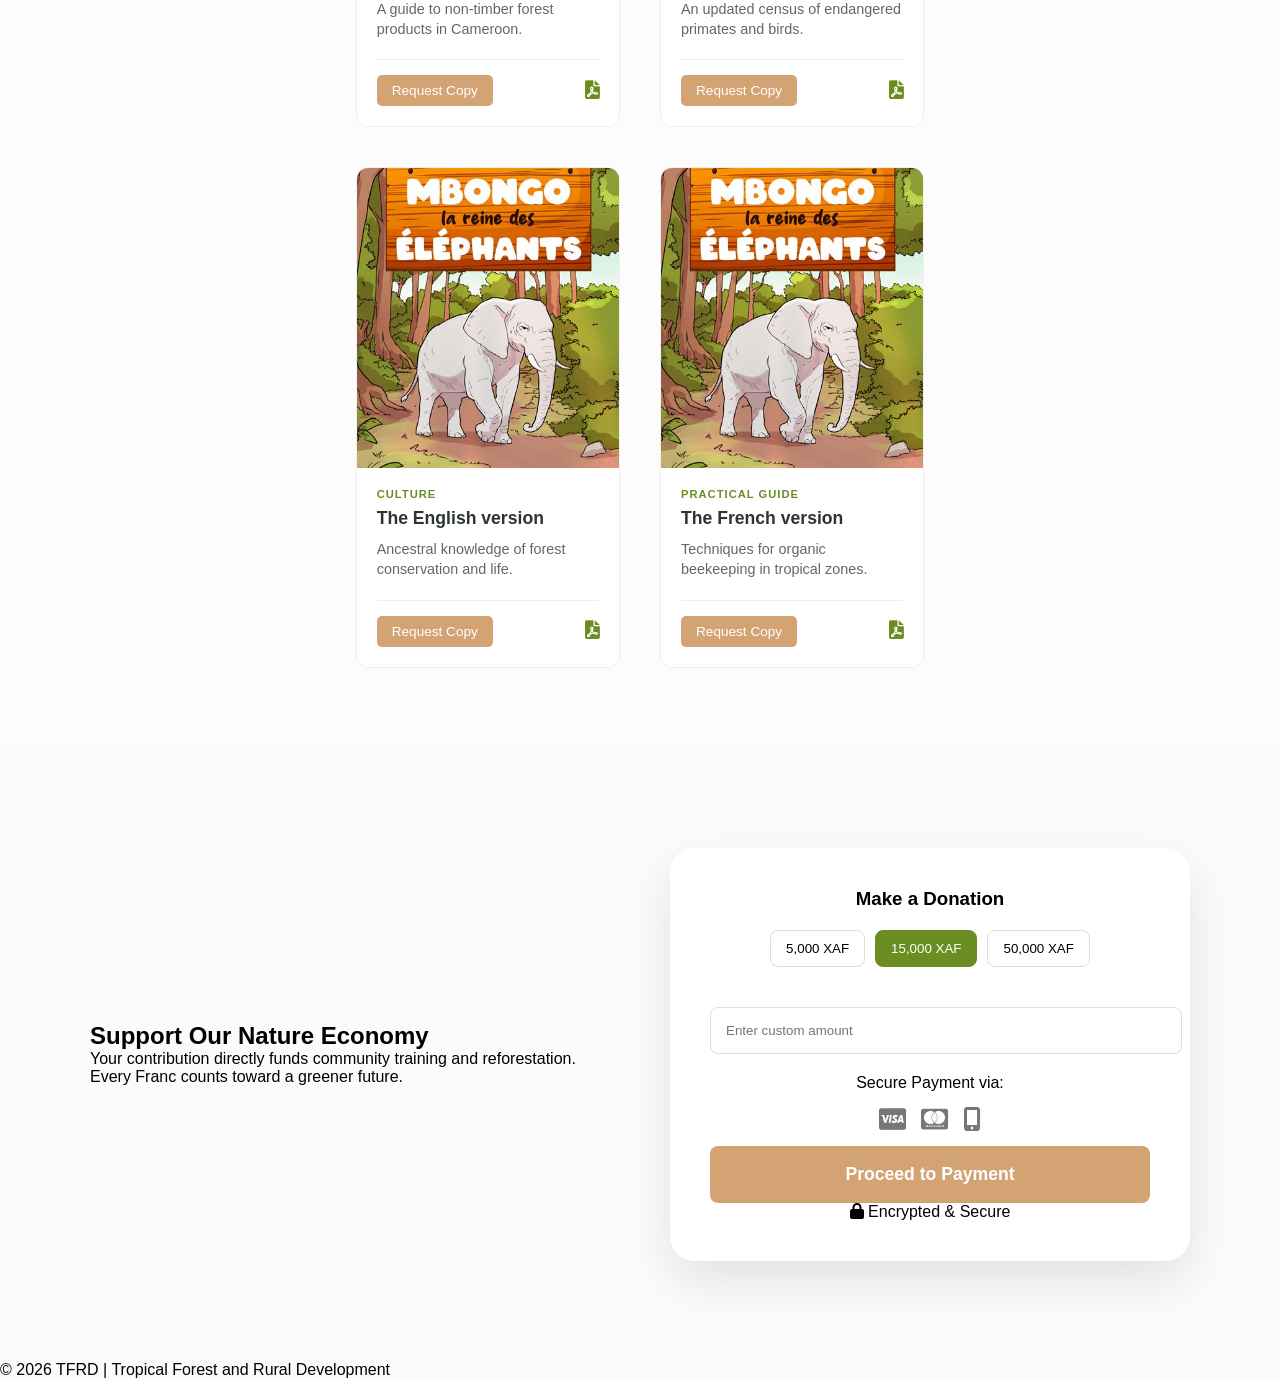
==== commit d2aa2c79: "resent update of image and files" ====
--- a/project.html
+++ b/project.html
@@ -161,33 +161,51 @@
             
             <div class="book-item" data-category="education">
                 <div class="book-cover">
-                    <img src="IMAGE/event1.jpeg" alt="Forest Pharmacy">
+                    <img src="IMAGE/gorila.png" alt="Forest Pharmacy">
                     <div class="book-overlay">
                         <a href="documents/pharmacy-preview.pdf" class="btn-preview">Quick View</a>
                     </div>
                 </div>
                 <div class="book-meta">
                     <span class="book-tag">Eco-Education</span>
-                    <h3>The Forest Pharmacy</h3>
+                    <h3>The English version</h3>
                     <p>A guide to non-timber forest products in Cameroon.</p>
                     <div class="book-actions">
                         <button class="btn-request">Request Copy</button>
+                        <a href="/project/Akibo King of The Gorillas  11 06.pdf" class="btn-download-link"><i class="fa-solid fa-file-pdf"></i></a>
+                    </div>
+                </div>
+            </div>
+
+            <div class="book-item" data-category="scientific">
+                <div class="book-cover">
+                    <img src="IMAGE/gorila.png" alt="Biodiversity Study">
+                    <div class="book-overlay">
+                        <a href="/project/Akibo Le Roi Des Gorilles 11 18.pdf" class="btn-preview">Quick View</a>
+                    </div>
+                </div>
+                <div class="book-meta">
+                    <span class="book-tag">Eco-Education</span>
+                    <h3>The French version</h3>
+                    <p>An updated census of endangered primates and birds.</p>
+                    <div class="book-actions">
+                        <button class="btn-request">Request Copy</button>
                         <a href="#" class="btn-download-link"><i class="fa-solid fa-file-pdf"></i></a>
                     </div>
                 </div>
             </div>
 
-            <div class="book-item" data-category="scientific">
-                <div class="book-cover">
-                    <img src="IMAGE/go.jpg" alt="Biodiversity Study">
-                    <div class="book-overlay">
-                        <a href="#" class="btn-preview">Quick View</a>
-                    </div>
-                </div>
-                <div class="book-meta">
-                    <span class="book-tag">Research</span>
-                    <h3>Species of the Dja</h3>
-                    <p>An updated census of endangered primates and birds.</p>
+            <div class="book-item" data-category="culture">
+                <div class="book-cover">
+                    <img src="IMAGE/elepant.png" alt="Baka Traditions">
+                    <div class="book-overlay">
+                        <a href="/project/Mbongo, queen of the Elephants 02 08.pdf" class="btn-preview">Quick View</a>
+                    </div>
+                </div>
+                <div class="book-meta">
+                    <span class="book-tag">Culture</span>
+                    <h3>The English version</h3>
+                    <p>Ancestral knowledge of forest conservation and life.</p>
                     <div class="book-actions">
                         <button class="btn-request">Request Copy</button>
                         <a href="#" class="btn-download-link"><i class="fa-solid fa-file-pdf"></i></a>
@@ -195,38 +213,20 @@
                 </div>
             </div>
 
-            <div class="book-item" data-category="culture">
-                <div class="book-cover">
-                    <img src="IMAGE/event3.jpeg" alt="Baka Traditions">
-                    <div class="book-overlay">
-                        <a href="#" class="btn-preview">Quick View</a>
-                    </div>
-                </div>
-                <div class="book-meta">
-                    <span class="book-tag">Culture</span>
-                    <h3>Baka Wisdom</h3>
-                    <p>Ancestral knowledge of forest conservation and life.</p>
-                    <div class="book-actions">
-                        <button class="btn-request">Request Copy</button>
-                        <a href="#" class="btn-download-link"><i class="fa-solid fa-file-pdf"></i></a>
-                    </div>
-                </div>
-            </div>
-
             <div class="book-item" data-category="education">
                 <div class="book-cover">
-                    <img src="IMAGE/tree.jpg" alt="Beekeeping">
-                    <div class="book-overlay">
-                        <a href="#" class="btn-preview">Quick View</a>
+                    <img src="IMAGE/elepant.png" alt="Beekeeping">
+                    <div class="book-overlay">
+                        <a href="/project/Mbongo, la reine des éléphants 02 08.pdf" class="btn-preview">Quick View</a>
                     </div>
                 </div>
                 <div class="book-meta">
                     <span class="book-tag">Practical Guide</span>
-                    <h3>Sustainable Honey</h3>
+                    <h3>The French version</h3>
                     <p>Techniques for organic beekeeping in tropical zones.</p>
                     <div class="book-actions">
                         <button class="btn-request">Request Copy</button>
-                        <a href="#" class="btn-download-link"><i class="fa-solid fa-file-pdf"></i></a>
+                        <a href="/project/Mbongo, la reine des éléphants 02 08.pdf" class="btn-download-link"><i class="fa-solid fa-file-pdf"></i></a>
                     </div>
                 </div>
             </div>
--- a/style.css
+++ b/style.css
@@ -283,7 +283,7 @@
 .about-grid {
     display: grid;
     grid-template-columns: 1fr 1fr;
-    gap: 6px;
+    gap: 60px;
     align-items: center;
 }
 
@@ -338,9 +338,31 @@
     gap: 15px;
 }
 
+
 .btn-outline {
     border: 2px solid #6b8e23;
     color: #6b8e23;
+    padding: 18px 35px;
+    text-decoration: none;
+    border-radius: 5px;
+    font-weight: 600;
+    text-align: center;
+}
+
+
+.btn-partner {
+    background-color: #6b8e23;
+    color: white;
+    padding: 18px 35px;
+    text-decoration: none;
+    border-radius: 5px;
+    font-weight: 600;
+    text-align: center;
+}
+.btn-project {
+    background-color: transparent;
+    color: #6b8e23;
+    border: 2px solid #6b8e23;
     padding: 18px 35px;
     text-decoration: none;
     border-radius: 5px;
@@ -383,7 +405,7 @@
 }
 
 /* Responsive */
-@media (max-width: 900px) {
+@media (max-width: 680px) {
     .about-grid {
         grid-template-columns: 1fr;
     }
@@ -391,7 +413,18 @@
         order: -1;
         margin-bottom: 40px;
     }
-} 
+    .about-img {
+    width: auto;
+    width: 60%;
+    }
+    .about-text{ width: 70%;
+    }
+    .btn{
+        width: 30px;
+    }
+    
+}
+    
 
 /* Blog Section Styling */
 .blog-section {
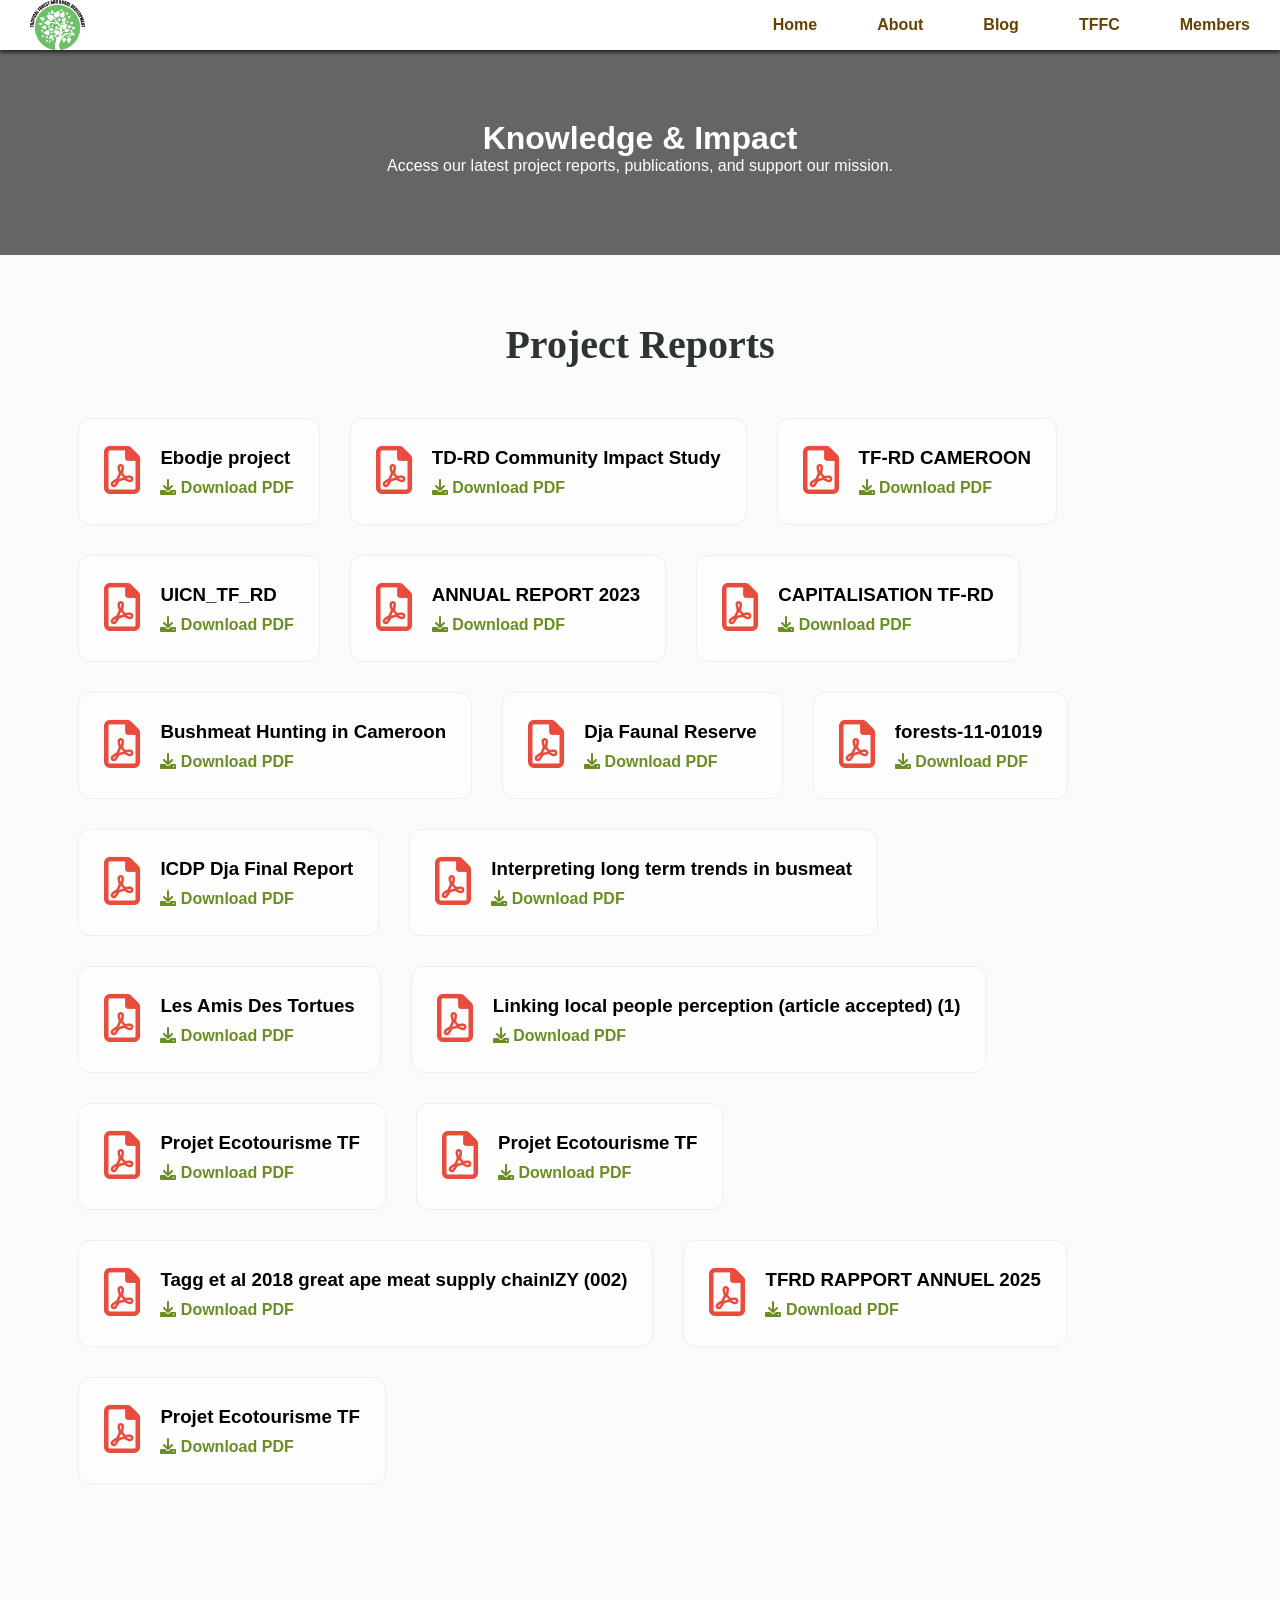
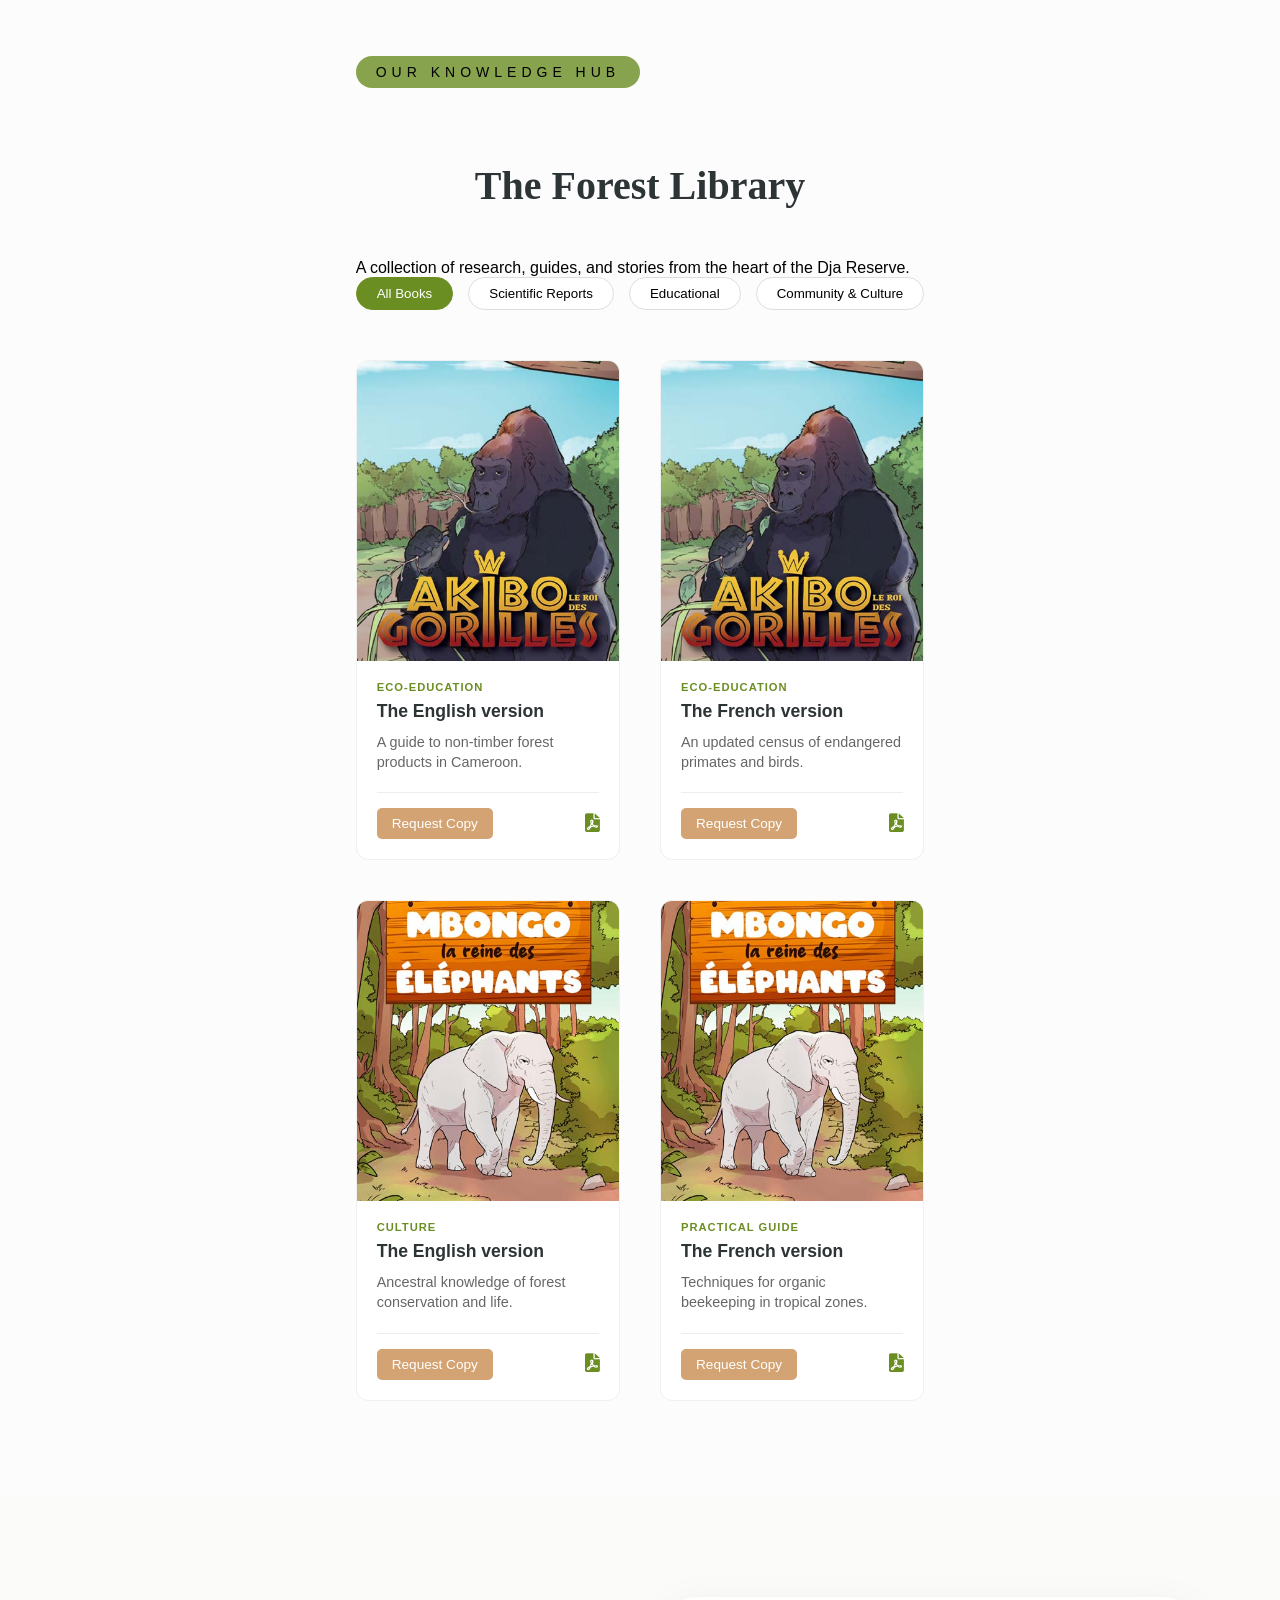
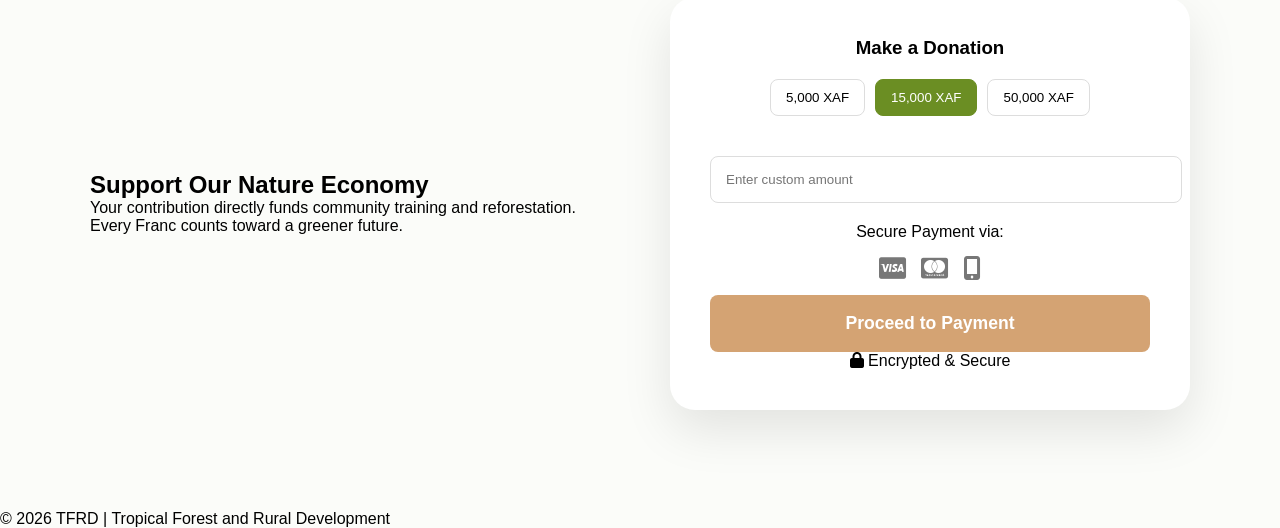
==== commit a7c4e86e: "latest updates on pages, image,video,projects,nav-bar,eco-turism" ====
--- a/project.html
+++ b/project.html
@@ -136,7 +136,106 @@
                     </a>
                 </div>
             </div>
-            
+
+            <div class="download-card">
+                <div class="file-icon"><i class="fa-regular fa-file-pdf"></i></div>
+                <div class="file-info">
+                    <h3>forests-11-01019</h3>
+                    <a href="/project/forests-11-01019.pdf" download class="download-btn">
+                        <i class="fa-solid fa-download"></i> Download PDF
+                    </a>
+                </div>
+            </div>
+
+            <div class="download-card">
+                <div class="file-icon"><i class="fa-regular fa-file-pdf"></i></div>
+                <div class="file-info">
+                    <h3>ICDP Dja Final Report</h3>
+                    <a href="/project/ICDP Dja Final Report.pdf" download class="download-btn">
+                        <i class="fa-solid fa-download"></i> Download PDF
+                    </a>
+                </div>
+            </div>
+
+            <div class="download-card">
+                <div class="file-icon"><i class="fa-regular fa-file-pdf"></i></div>
+                <div class="file-info">
+                    <h3>Interpreting long term trends in busmeat</h3>
+                    <a href="/project/Interpreting long term trends in busmeat.pdf" download class="download-btn">
+                        <i class="fa-solid fa-download"></i> Download PDF
+                    </a>
+                </div>
+            </div>
+
+            <div class="download-card">
+                <div class="file-icon"><i class="fa-regular fa-file-pdf"></i></div>
+                <div class="file-info">
+                    <h3>Les Amis Des Tortues</h3>
+                    <a href="/project/Les Amis Des Tortues 08 20 OK.pdf" download class="download-btn">
+                        <i class="fa-solid fa-download"></i> Download PDF
+                    </a>
+                </div>
+            </div>
+
+            <div class="download-card">
+                <div class="file-icon"><i class="fa-regular fa-file-pdf"></i></div>
+                <div class="file-info">
+                    <h3>Linking local people perception (article accepted) (1)</h3>
+                    <a href="/project/Linking local people perception (article accepted) (1).pdf" download class="download-btn">
+                        <i class="fa-solid fa-download"></i> Download PDF
+                    </a>
+                </div>
+            </div>
+
+            <div class="download-card">
+                <div class="file-icon"><i class="fa-regular fa-file-pdf"></i></div>
+                <div class="file-info">
+                    <h3>Projet Ecotourisme TF</h3>
+                    <a href="/project/Projet Ecotourisme TF.docx" download class="download-btn">
+                        <i class="fa-solid fa-download"></i> Download PDF
+                    </a>
+                </div>
+            </div>
+
+            <div class="download-card">
+                <div class="file-icon"><i class="fa-regular fa-file-pdf"></i></div>
+                <div class="file-info">
+                    <h3>Projet Ecotourisme TF</h3>
+                    <a href="/project/Projet Ecotourisme TF.docx" download class="download-btn">
+                        <i class="fa-solid fa-download"></i> Download PDF
+                    </a>
+                </div>
+            </div>
+
+            <div class="download-card">
+                <div class="file-icon"><i class="fa-regular fa-file-pdf"></i></div>
+                <div class="file-info">
+                    <h3>Tagg et al 2018 great ape meat supply chainIZY (002)</h3>
+                    <a href="/project/Tagg et al 2018 great ape meat supply chainIZY (002).pdf" download class="download-btn">
+                        <i class="fa-solid fa-download"></i> Download PDF
+                    </a>
+                </div>
+            </div>
+
+            <div class="download-card">
+                <div class="file-icon"><i class="fa-regular fa-file-pdf"></i></div>
+                <div class="file-info">
+                    <h3>TFRD RAPPORT ANNUEL 2025</h3>
+                    <a href="/project/TFRD RAPPORT ANNUEL 2025.pdf" download class="download-btn">
+                        <i class="fa-solid fa-download"></i> Download PDF
+                    </a>
+                </div>
+            </div>
+            
+             <div class="download-card">
+                <div class="file-icon"><i class="fa-regular fa-file-pdf"></i></div>
+                <div class="file-info">
+                    <h3>Projet Ecotourisme TF</h3>
+                    <a href="/project/Projet Ecotourisme TF.docx" download class="download-btn">
+                        <i class="fa-solid fa-download"></i> Download PDF
+                    </a>
+                </div>
+            </div>
             
             
             </div>
--- a/style.css
+++ b/style.css
@@ -53,71 +53,77 @@
   position: -webkit-sticky;
   position: fixed;
   top: 0;
+  left: 0;
+  right: 0;
   z-index: 1000;
   background-color: white;
   box-shadow: #1a1a1a 0px 2px 4px;
-
 }
 .burger{
-    position:fixed;
-    position: -webkit-sticky;
-    margin-left: 250px;
+    position: fixed;
+    top: 12px;
+    right: 12px;
+    margin: 0;
     border: none;
     cursor: pointer;
     background-color: white;
     border-radius: 5px;
-    width: 100px;
+    width: 50px;
     height: 50px;
-    z-index: 1000;
+    z-index: 1001;
+    display: none;
 }
 
 .sidebar{
-    position:fixed;
-    position: -webkit-sticky;
+    position: fixed;
     top: 0;
     right: 0;
     height: 100vh;
-    width: 250px;
+    width: min(280px, 90vw);
     z-index: 999;
-    background-color: rgba(225, 225, );
+    background-color: rgba(225, 225, 225, 0.95);
     backdrop-filter: blur(10px);
     box-shadow: -10px 0 10px rgba(0, 0, 0, 0.2);
     display: none;
     flex-direction: column;
     align-items: flex-start;
     justify-content: flex-start;
+    padding: 1rem;
 }
 .sidebar li{
-    width: auto;
+    width: 100%;
+    margin-bottom: 0.75rem;
 }
 .sidebar a{
-    width: auto;
+    width: 100%;
+    display: block;
+    padding: 0.75rem 1rem;
 }
 .container{
     justify-content: center;
     display: grid;
     align-content: center;
-    overflow-x: scroll;
-
-    
+    overflow-x: hidden;
+    padding: 1rem;
 }
 .wrapper{
     display: flex;
     gap: 20px;
-    width: 400px;
-    overflow-x: scroll;
-    scroll-snap-type:proximity;
-    border-radius:14px;
+    width: 100%;
+    overflow-x: auto;
+    scroll-snap-type: x proximity;
+    border-radius: 14px;
     align-content: center;
-    
+    padding-bottom: 1rem;
 }
 .card{
     scroll-snap-align: center;
     box-sizing: border-box;
     padding: 20px 30px;
     flex-shrink: 0;
-    width: 400px;
-    background-color: rgba(250, 246, 246, 0.767);
+    width: min(400px, 100%);
+    max-width: 100%;
+    background-color: rgba(250, 246, 246, 0.95);
     border-radius: 14px;
     text-align: center;
     justify-content: center;
@@ -135,37 +141,69 @@
     box-sizing: border-box;
     padding: 20px 30px;
     flex-shrink: 0;
-    width: 400px;
+    width: min(400px, 100%);
+    max-width: 100%;
     border-radius: 14px;
     text-align: center;
     align-items: center;
 }
-.buttonX{
-    height: 9vh; 
-    width: 15vh;
+.buttonX,
+.buttonY{
+    min-width: 140px;
+    width: 100%;
+    max-width: 220px;
     border-radius: 35px;
     border-color: darkgoldenrod;
     backdrop-filter: blur(2px);
+}
+.buttonX{
+    height: 9vh;
     background-color: rgba(241, 241, 241, 0.055);
-    margin-right: 70px;
+    margin-right: 0;
 }
 .buttonY{
-    height: 9vh; 
-    width: 15vh;
-    border-radius: 35px;
-    border-color: darkgoldenrod;
-    backdrop-filter: blur(10px);
+    height: 9vh;
     background-color: rgb(233, 155, 12);
 }
 .menu-button{
     display: block;
 }
-@media(max-width:700px) {
+@media (max-width: 1000px) {
+    nav ul{
+        flex-wrap: wrap;
+        justify-content: center;
+    }
+    nav li{
+        margin: 0.25rem;
+    }
+    nav a{
+        padding: 0.75rem 16px;
+    }
+}
+
+@media (max-width: 700px) {
     .desktop-nav{
         display: none;
-    
-    }
-
+    }
+    .burger{
+        display: block;
+    }
+    .sidebar{
+        width: 100%;
+    }
+    .wrapper{
+        gap: 16px;
+    }
+    .card,
+    .card1{
+        padding: 16px;
+    }
+    .buttonX,
+    .buttonY{
+        min-width: auto;
+        width: 100%;
+        max-width: none;
+    }
 }
 
 /*hero styling */
@@ -276,14 +314,14 @@
 }
 
 .about-container {
-    max-width: 1200px;
+    max-width: auto;
     margin: 0 auto;
 }
 
 .about-grid {
     display: grid;
-    grid-template-columns: 1fr 1fr;
-    gap: 60px;
+    grid-template-columns: 1.5fr 1fr;
+    gap: 90px;
     align-items: center;
 }
 
@@ -303,8 +341,7 @@
 
 .mission-vision {
     display: grid;
-    grid-template-columns: 1fr 1fr;
-    gap: 20px;
+    gap: 30px;
     margin-bottom: 30px;
 }
 
@@ -504,6 +541,14 @@
     font-weight: bold;
 }
 
+/* Ensure the wrapper handles the embedded video dimensions */
+.card-img-wrapper iframe {
+    width: 100%;
+    height: 100%;
+    object-fit: cover;
+    border: none;
+}
+
 .tag-event { background: #6b8e23; }
 
 .card-body {
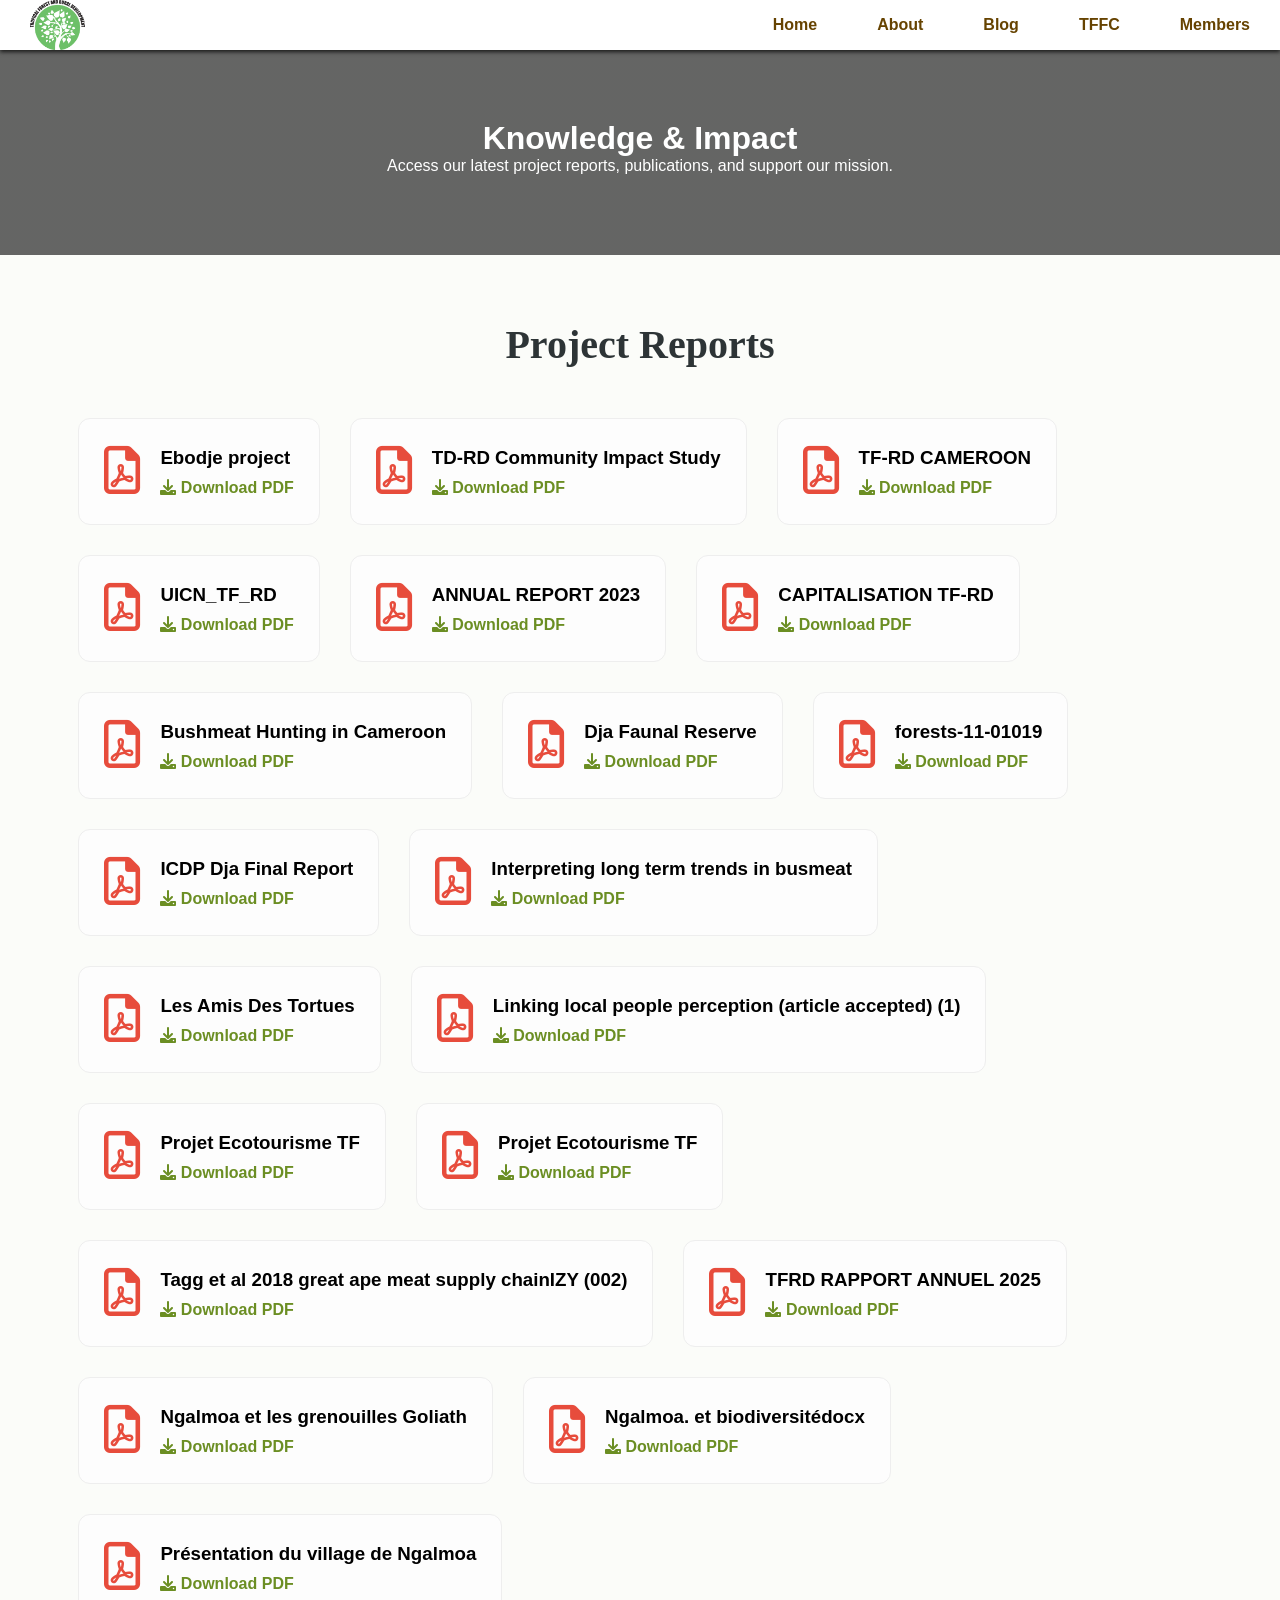
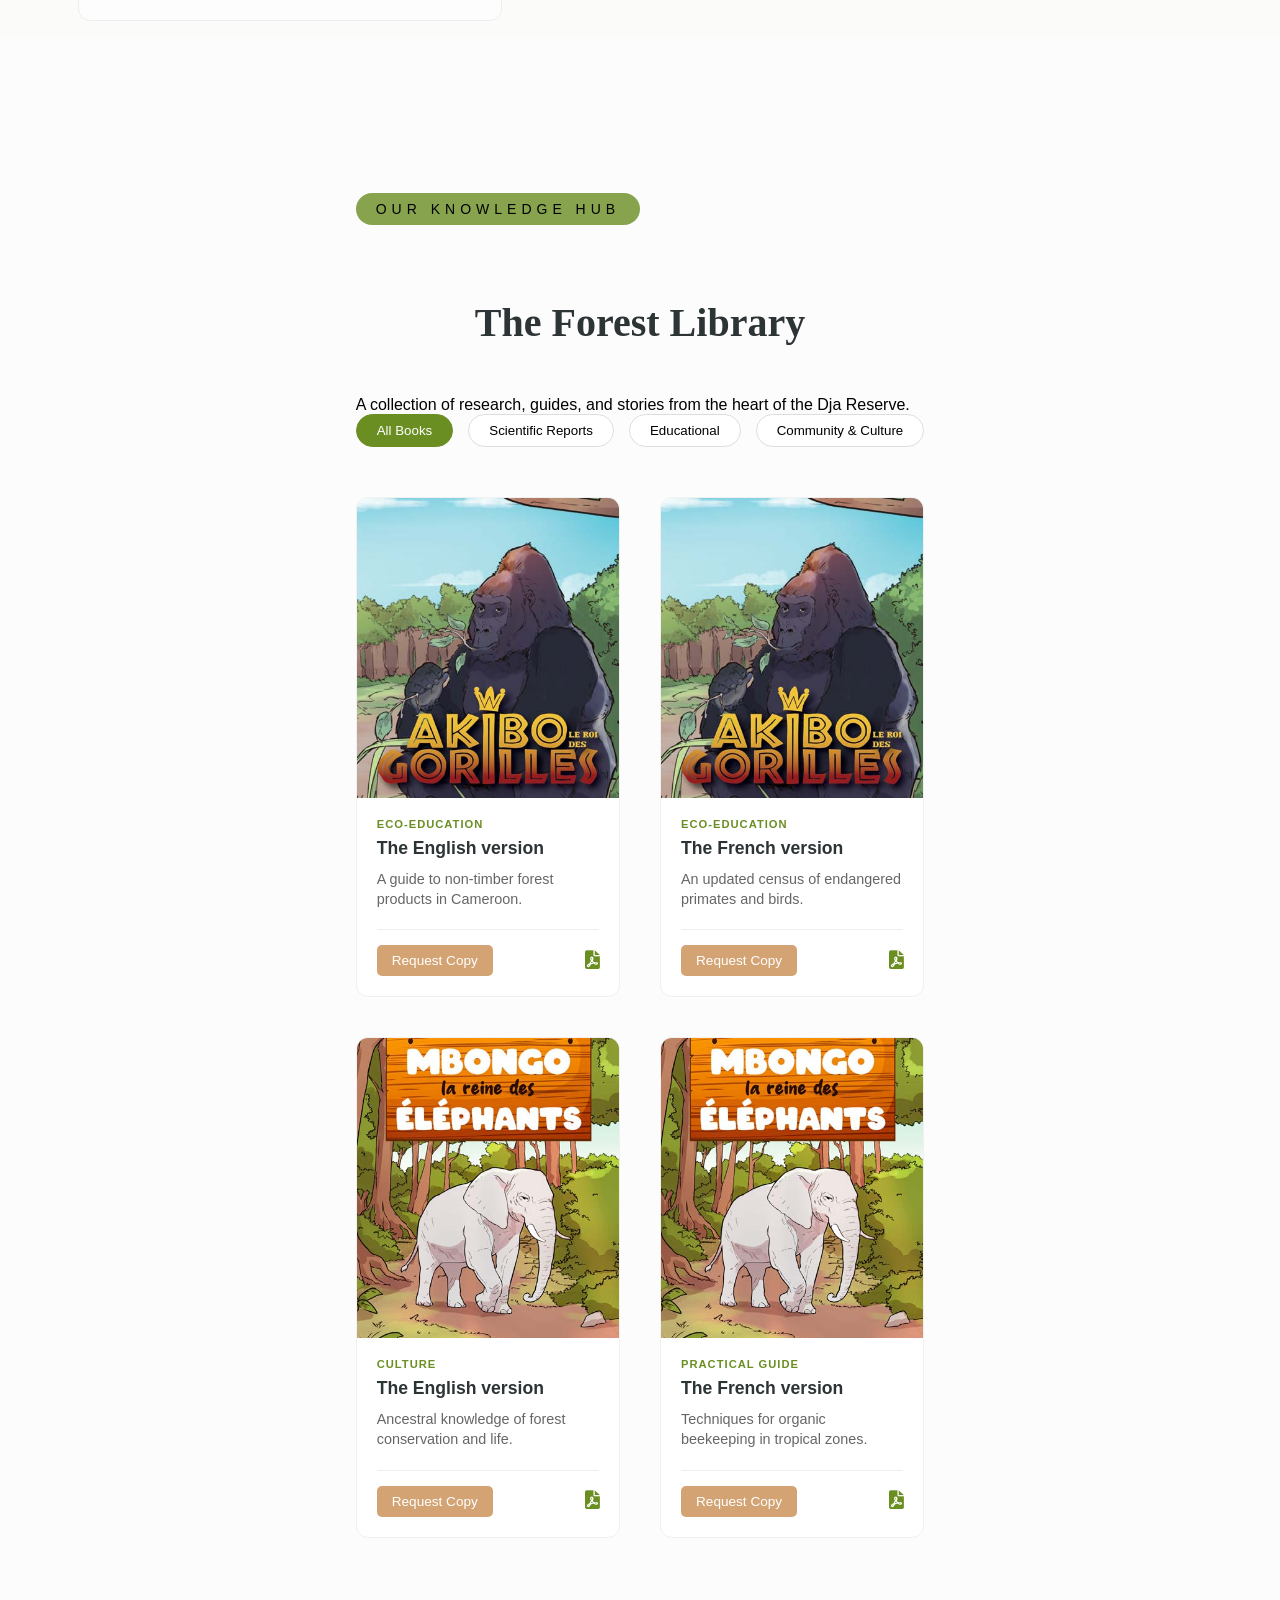
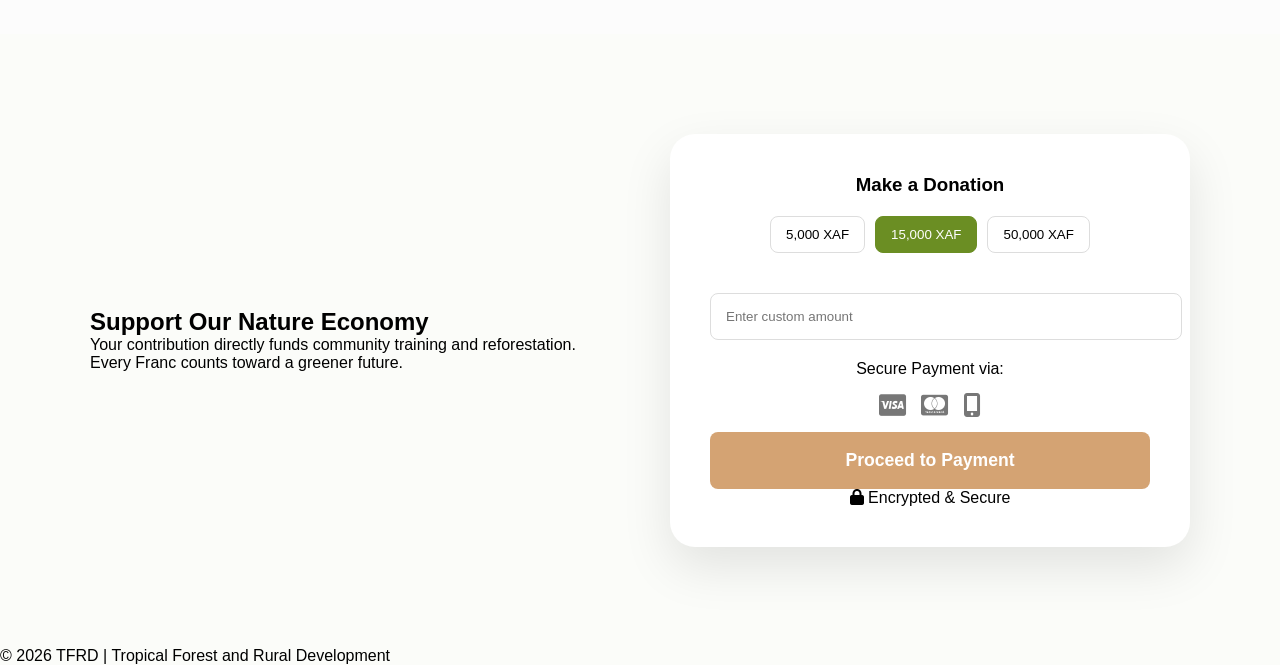
==== commit 46d3ec71: "video and text modification" ====
--- a/project.html
+++ b/project.html
@@ -230,8 +230,28 @@
              <div class="download-card">
                 <div class="file-icon"><i class="fa-regular fa-file-pdf"></i></div>
                 <div class="file-info">
-                    <h3>Projet Ecotourisme TF</h3>
-                    <a href="/project/Projet Ecotourisme TF.docx" download class="download-btn">
+                    <h3>Ngalmoa et les grenouilles Goliath</h3>
+                    <a href="/project/Ngalmoa et les grenouilles Goliath.pdf" download class="download-btn">
+                        <i class="fa-solid fa-download"></i> Download PDF
+                    </a>
+                </div>
+            </div>
+            
+             <div class="download-card">
+                <div class="file-icon"><i class="fa-regular fa-file-pdf"></i></div>
+                <div class="file-info">
+                    <h3>Ngalmoa. et biodiversitédocx</h3>
+                    <a href="/project/Ngalmoa. et biodiversitédocx.pdf" download class="download-btn">
+                        <i class="fa-solid fa-download"></i> Download PDF
+                    </a>
+                </div>
+            </div>
+
+             <div class="download-card">
+                <div class="file-icon"><i class="fa-regular fa-file-pdf"></i></div>
+                <div class="file-info">
+                    <h3>Présentation du village de Ngalmoa</h3>
+                    <a href="/project/Présentation du village de Ngalmoa.pdf" download class="download-btn">
                         <i class="fa-solid fa-download"></i> Download PDF
                     </a>
                 </div>
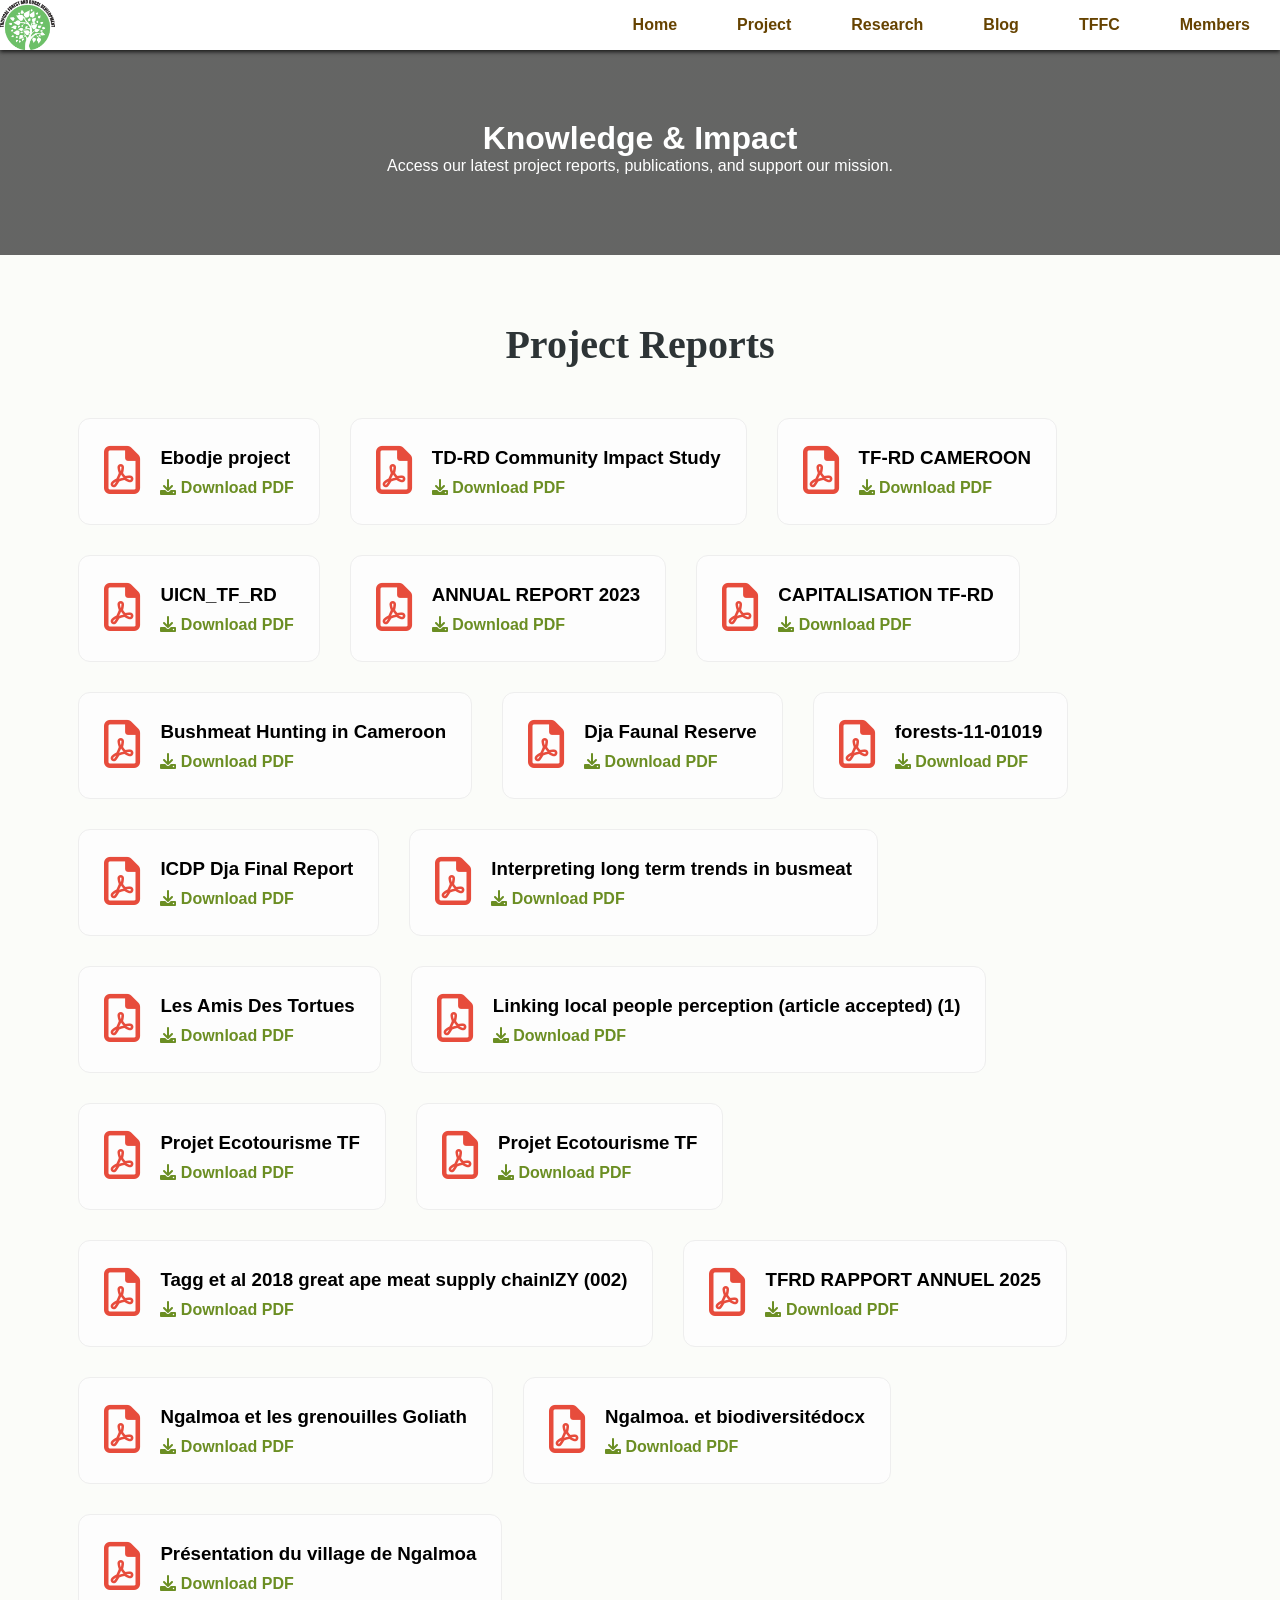
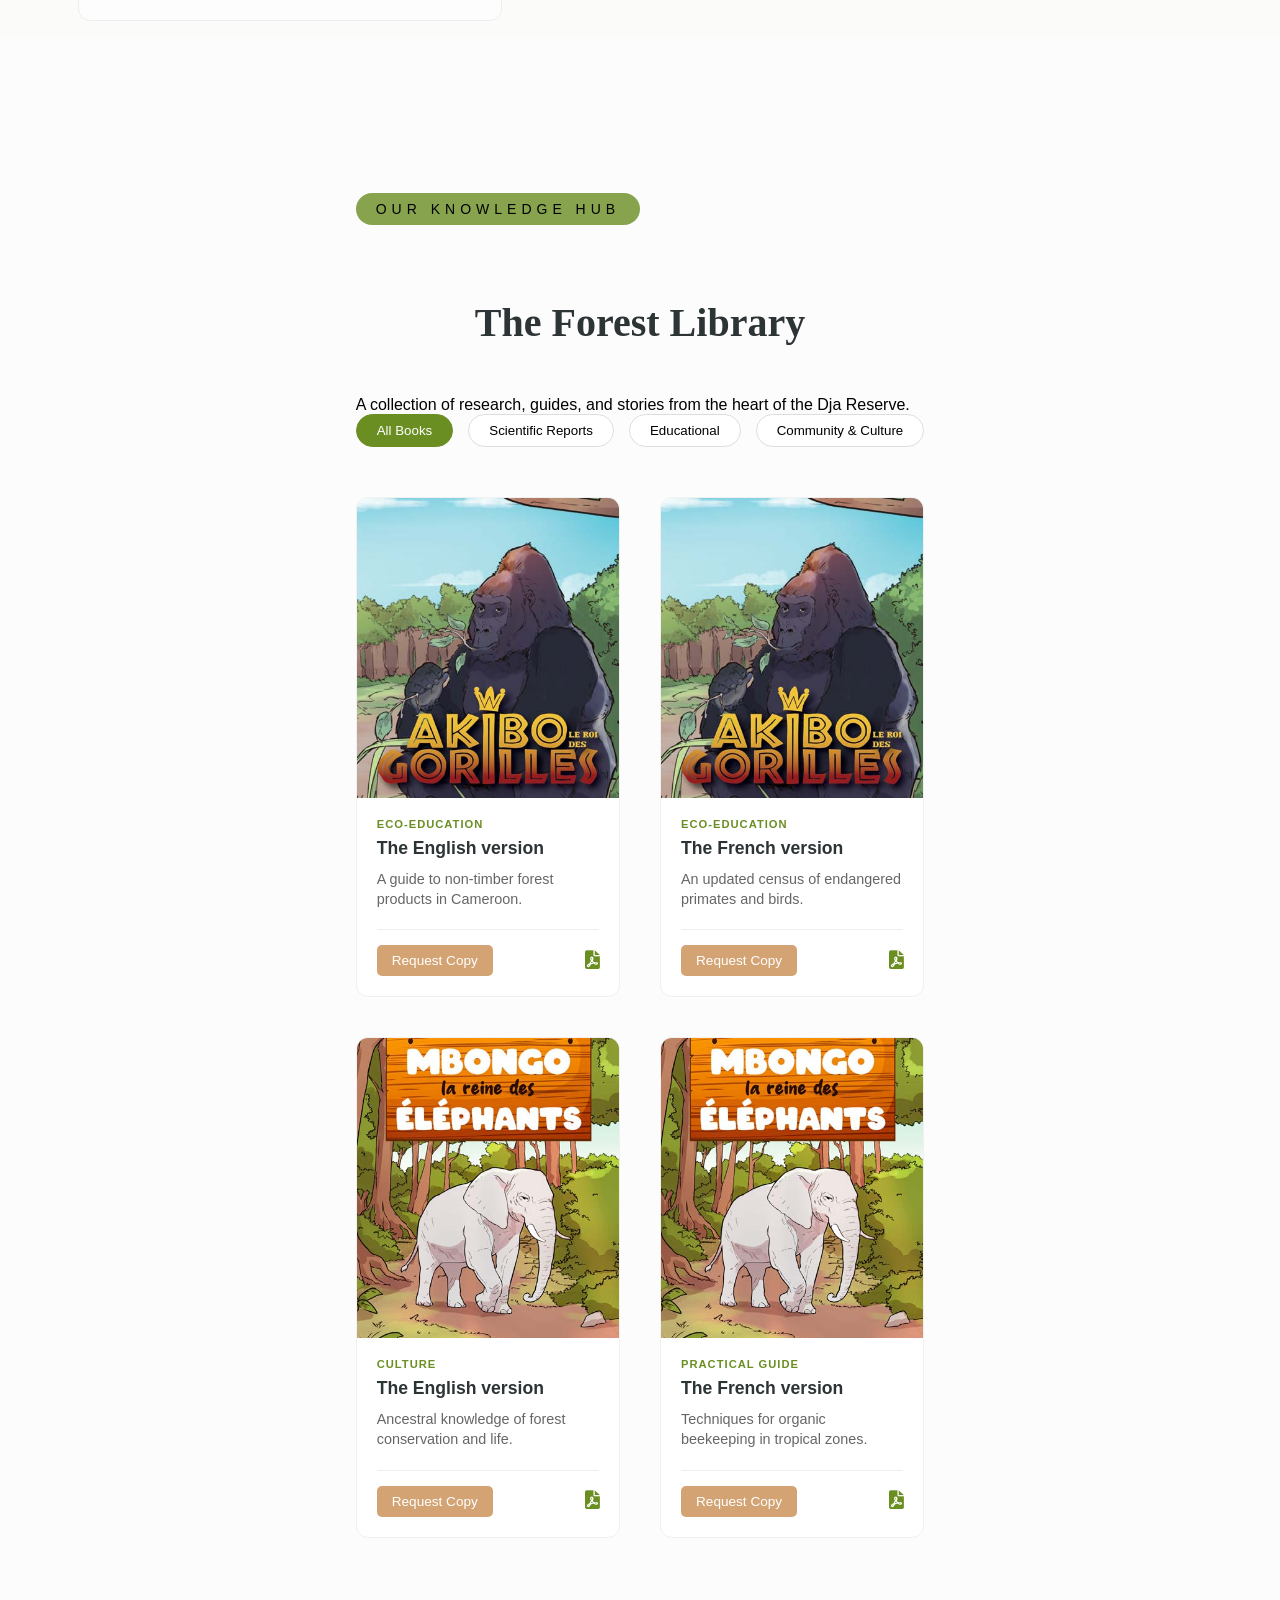
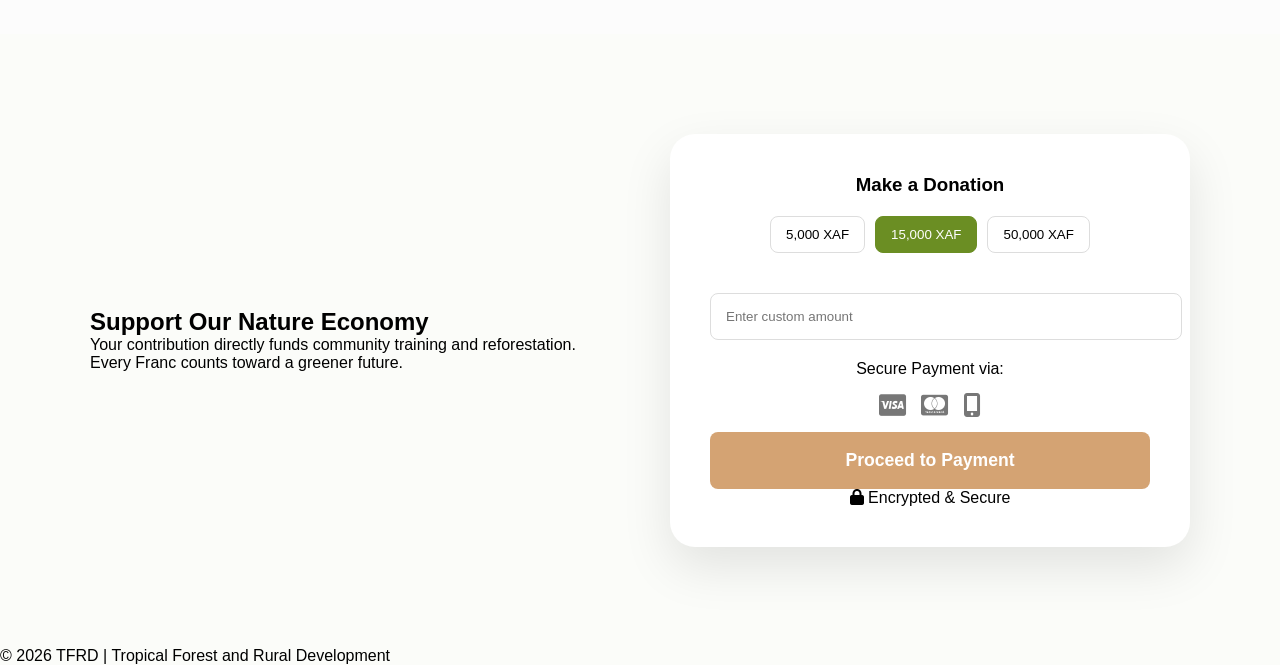
==== commit d4c09f24: "new page for research, update on vedios for home page and pictures eco-tur" ====
--- a/project.html
+++ b/project.html
@@ -22,24 +22,27 @@
 </head>
 <body>
 
-     <nav>
-           <button class="burger" onclick = showSlidebar()><svg xmlns="http://www.w3.org/2000/svg" height="40px" viewBox="0 -960 960 960" width="40px" fill="#F19E39"><path d="M120-240v-66.67h720V-240H120Zm0-206.67v-66.66h720v66.66H120Zm0-206.66V-720h720v66.67H120Z"/></svg></button>
+    <nav>
+         <button class="burger" onclick = showSlidebar()><svg xmlns="http://www.w3.org/2000/svg" height="40px" viewBox="0 -960 960 960" width="40px" fill="#F19E39"><path d="M120-240v-66.67h720V-240H120Zm0-206.67v-66.66h720v66.66H120Zm0-206.66V-720h720v66.67H120Z"/></svg></button>
          <Ul class="sidebar">
             <li onclick = hideSlidebar()><svg xmlns="http://www.w3.org/2000/svg" height="50px" viewBox="0 -960 960 960" width="40px" fill="#F19E39"><path d="m251.33-204.67-46.66-46.66L433.33-480 204.67-708.67l46.66-46.66L480-526.67l228.67-228.66 46.66 46.66L526.67-480l228.66 228.67-46.66 46.66L480-433.33 251.33-204.67Z"/></svg></li>
             <li><a href="index.html">Home</a></li>
-            <li><a href="#about">About</a></li>
+            <li><a href="project.html">Project</a></li>
+            <li><a href="research.html">Research</a></li>
             <li><a href="#blog">Blog</a></li>
             <li><a href="tffc.html">TFFC</a></li>
             <li><a href="#member">Members</a></li>
         </Ul>
 
-        <Ul class="desktop-nav">
-             <li><a href="index.html"><img  src="IMAGE/TFRD-logo.png" width="55px"></image></a></li>
+       <Ul class="desktop-nav">
+             <li><img  src="IMAGE/TFRD-logo.png" width="55px"></image></li>
             <li class="hideOnMobile"><a href="index.html">Home</a></li>
-            <li class="hideOnMobile"><a href="index.html#about">About</a></li>
-            <li class="hideOnMobile"><a href="index.html#blog">Blog</a></li>
+            <li class="hideOnMobile"><a href="project.html">Project</a></li>
+            <li class="hideOnMobile"><a href="research.html">Research</a></li>
+            <li class="hideOnMobile"><a href="#blog">Blog</a></li>
             <li class="hideOnMobile"><a href="tffc.html">TFFC</a></li>
-            <li class="hideOnMobile"><a href="index.html#member">Members</a></li>
+            <li class="hideOnMobile"><a href="#member">Members</a></li>
+            
         </Ul>
     </nav>
 
--- a/style.css
+++ b/style.css
@@ -1116,4 +1116,207 @@
     .donate-container { grid-template-columns: 1fr; text-align: center; }
     .book-card { flex-direction: column; }
     .book-img { width: 100%; height: 300px; }
+}
+
+/* ============================================================
+   RESEARCH PAGE SPECIALIZED STYLES
+   ============================================================ */
+
+.research-hero-banner {
+    padding: 120px 8% 60px;
+    background: #fdfdfd;
+    border-bottom: 1px solid #f0f0f0;
+    text-align: center;
+}
+
+.research-hero-banner h1 {
+    font-family: 'Playfair Display', serif;
+    font-size: 3rem;
+    color: #2d3436;
+    margin: 15px 0;
+}
+
+.research-container {
+    max-width: 1100px;
+    margin: 0 auto;
+    padding: 60px 5%;
+}
+
+/* Base block layout for each research topic */
+.research-item-block {
+    background: #ffffff;
+    border: 1px solid #eef2ed;
+    border-radius: 16px;
+    padding: 40px;
+    margin-bottom: 50px;
+    box-shadow: 0 4px 20px rgba(0,0,0,0.02);
+    transition: box-shadow 0.3s ease;
+}
+
+.research-item-block:hover {
+    box-shadow: 0 10px 30px rgba(107, 142, 35, 0.06);
+}
+
+/* Status Headers */
+.research-meta-header {
+    display: flex;
+    justify-content: space-between;
+    align-items: center;
+    margin-bottom: 20px;
+}
+
+.status-badge {
+    font-size: 0.75rem;
+    font-weight: 700;
+    text-transform: uppercase;
+    padding: 6px 16px;
+    border-radius: 30px;
+    letter-spacing: 0.5px;
+}
+
+.status-ongoing {
+    background: #eaf4fe;
+    color: #2980b9;
+}
+
+.status-completed {
+    background: #f4f8f0;
+    color: #6b8e23;
+}
+
+.research-timeline {
+    font-size: 0.9rem;
+    color: #7f8c8d;
+}
+
+.research-title {
+    font-family: 'Playfair Display', serif;
+    font-size: 1.8rem;
+    color: #2c3e50;
+    margin-bottom: 5px;
+}
+
+.research-lead {
+    font-size: 0.95rem;
+    color: #7f8c8d;
+    margin-bottom: 30px;
+    border-bottom: 1px dashed #eee;
+    padding-bottom: 15px;
+}
+
+/* Two-column layout content per research item */
+.research-body-grid {
+    display: grid;
+    grid-template-columns: 2fr 1fr;
+    gap: 40px;
+    margin-bottom: 35px;
+}
+
+.research-text-content h3 {
+    font-size: 1.1rem;
+    color: #34495e;
+    margin: 20px 0 10px 0;
+}
+
+.research-text-content p {
+    color: #555;
+    line-height: 1.6;
+    font-size: 0.95rem;
+}
+
+/* Side Metrics Cards */
+.research-sidebar-metrics {
+    background: #fafbfa;
+    border-radius: 12px;
+    padding: 25px;
+    align-self: start;
+    border-left: 4px solid #6b8e23;
+}
+
+.metric-card h4 {
+    font-size: 0.95rem;
+    text-transform: uppercase;
+    color: #6b8e23;
+    margin-bottom: 15px;
+    letter-spacing: 0.5px;
+}
+
+.metric-card ul {
+    list-style: none;
+    padding: 0;
+}
+
+.metric-card ul li {
+    font-size: 0.9rem;
+    color: #444;
+    margin-bottom: 12px;
+    border-bottom: 1px solid #f0f0f0;
+    padding-bottom: 6px;
+}
+
+/* Research Specific File Lists */
+.research-attached-files {
+    border-top: 1px solid #eee;
+    padding-top: 25px;
+}
+
+.research-attached-files h4 {
+    font-size: 1rem;
+    color: #2c3e50;
+    margin-bottom: 15px;
+}
+
+.research-download-grid {
+    display: grid;
+    grid-template-columns: repeat(auto-fill, minmax(280px, 1fr));
+    gap: 15px;
+}
+
+.r-file-card {
+    display: flex;
+    align-items: center;
+    gap: 15px;
+    padding: 15px;
+    background: #fff;
+    border: 1px solid #eef2ed;
+    border-radius: 8px;
+}
+
+.r-file-card i {
+    font-size: 1.8rem;
+}
+
+.pdf-color { color: #e74c3c; }
+.excel-color { color: #27ae60; }
+.book-color { color: #f39c12; }
+
+.r-file-details h5 {
+    font-size: 0.9rem;
+    color: #333;
+    margin-bottom: 3px;
+}
+
+.r-file-details a {
+    font-size: 0.8rem;
+    color: #6b8e23;
+    text-decoration: none;
+    font-weight: 600;
+}
+
+.r-file-details a:hover {
+    text-decoration: underline;
+}
+
+/* Mobile Responsive System */
+@media (max-width: 768px) {
+    .research-body-grid {
+        grid-template-columns: 1fr;
+        gap: 25px;
+    }
+    .research-item-block {
+        padding: 25px;
+    }
+    .research-title {
+        font-size: 1.5rem;
+    }
 }
